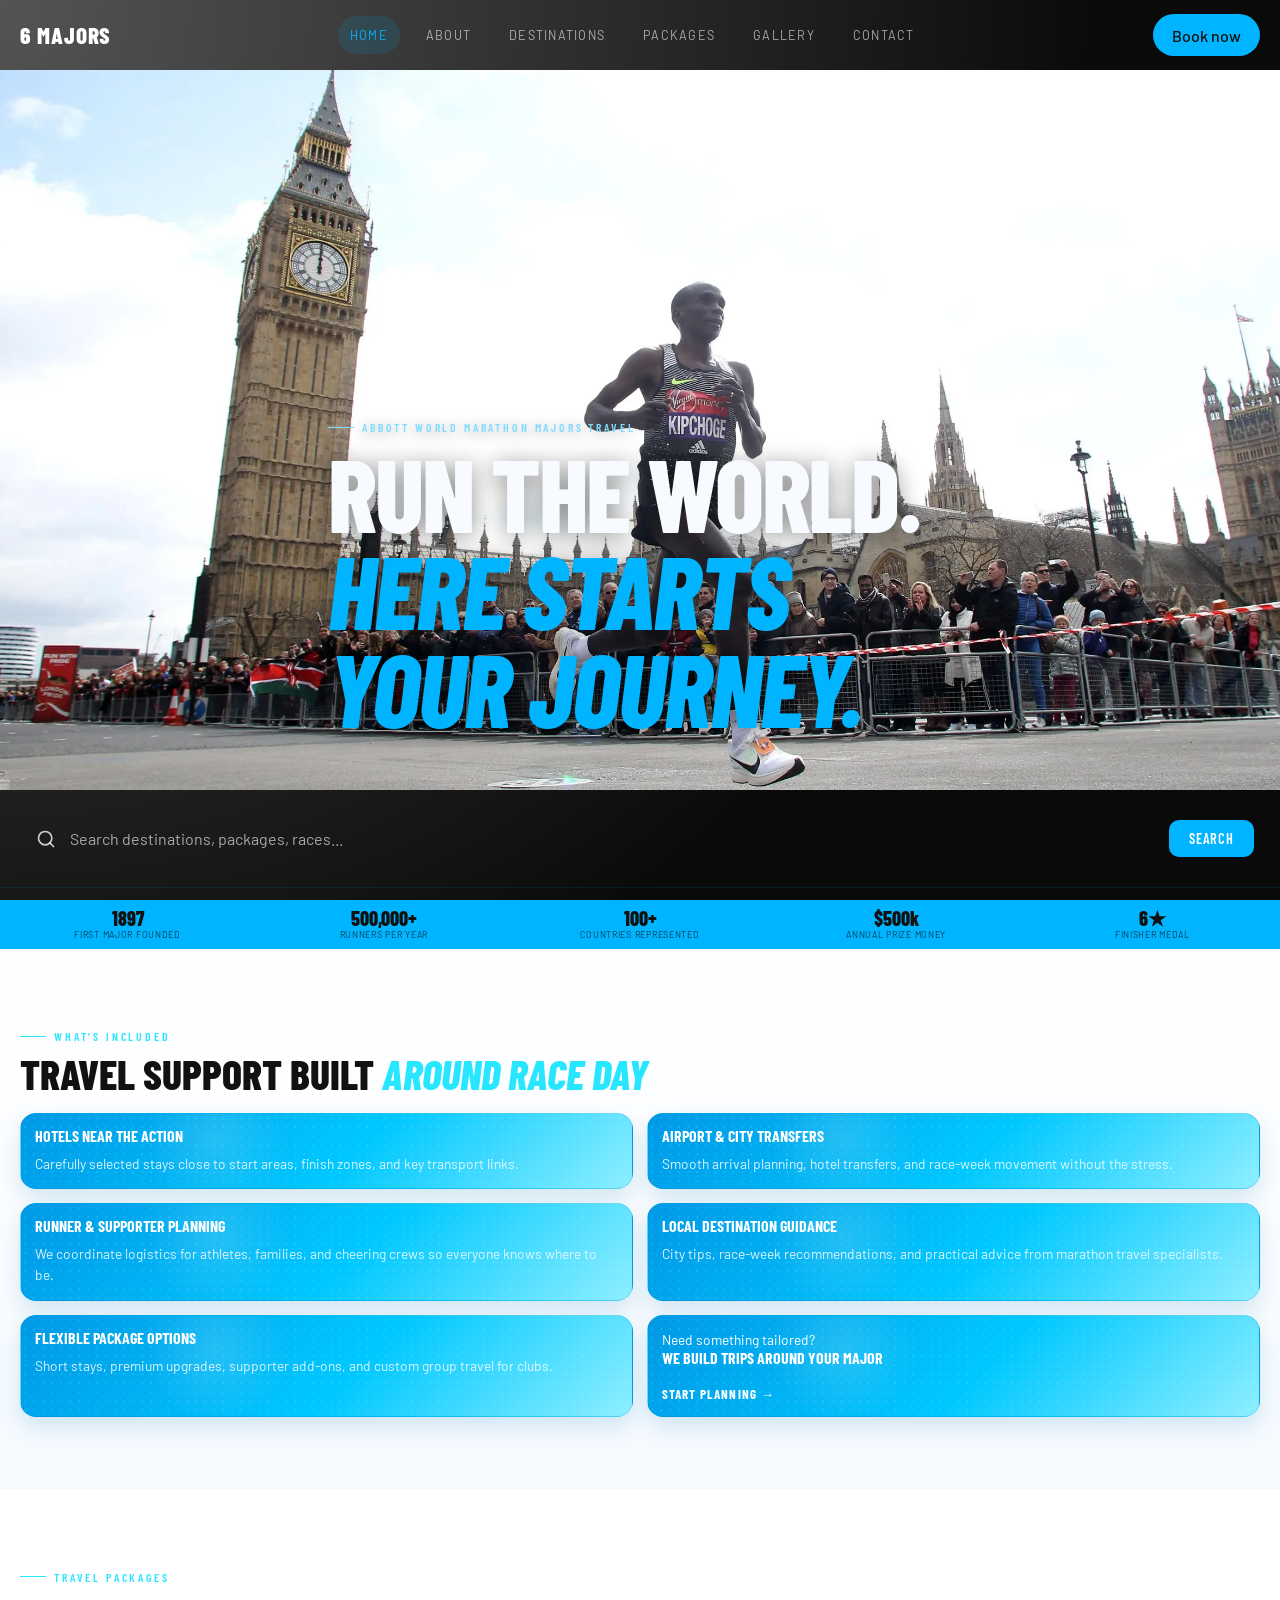
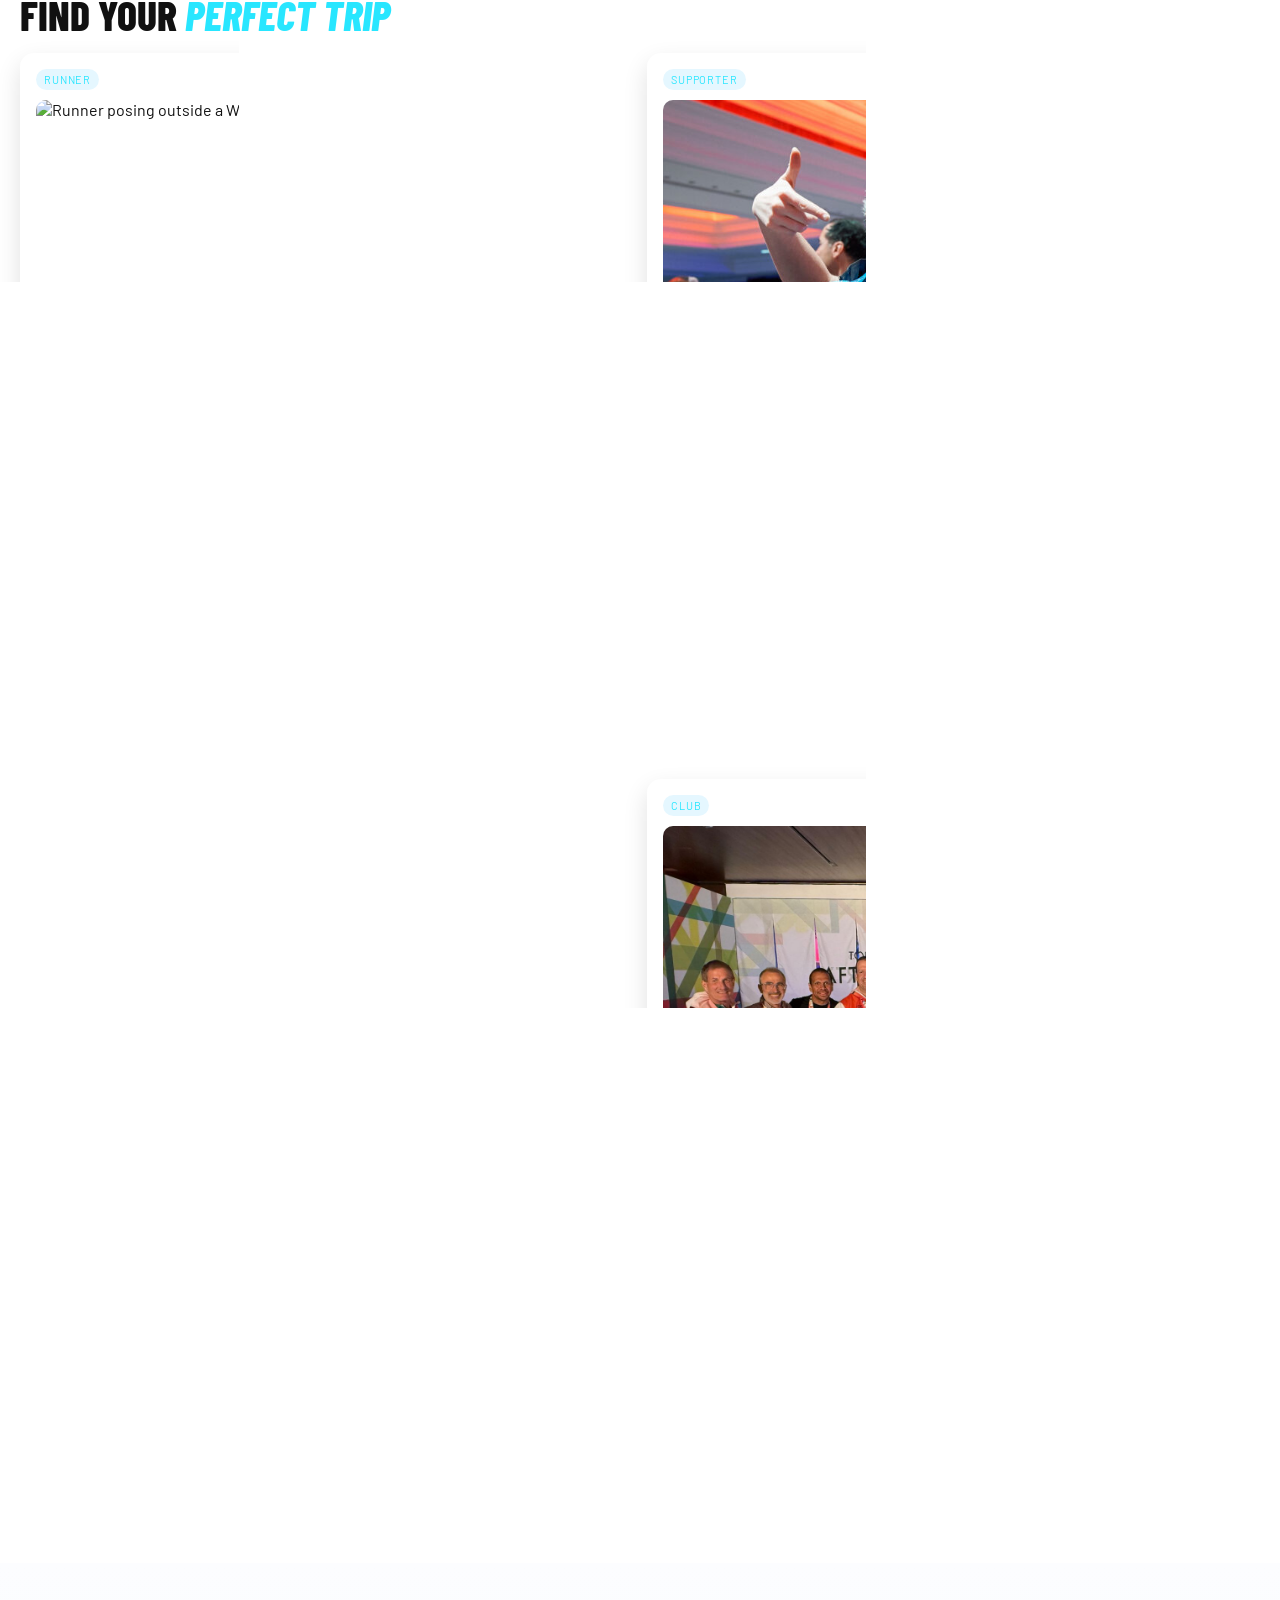
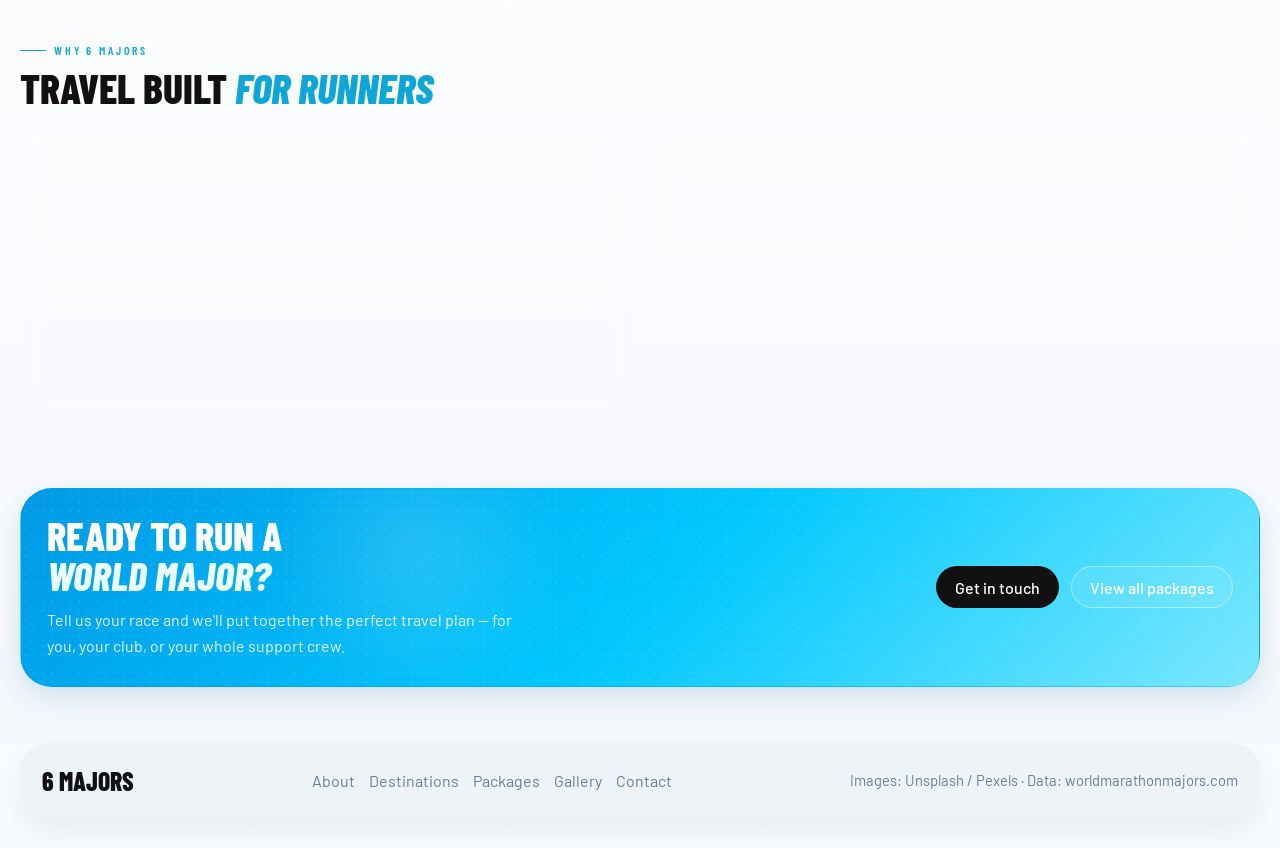
==== index.html @ f0122920 "Update index.html" ====
<!DOCTYPE html>
<html lang="en">

<head>
  <meta charset="UTF-8" />
  <meta name="viewport" content="width=device-width, initial-scale=1.0" />
  <title>6 Majors - Marathon Travel Specialists</title>
  <link rel="preconnect" href="https://fonts.googleapis.com" />
  <link rel="preconnect" href="https://fonts.gstatic.com" crossorigin />
  <link
    href="https://fonts.googleapis.com/css2?family=Barlow+Condensed:ital,wght@0,400;0,600;0,700;0,800;1,600;1,700&family=Barlow:wght@300;400;500;600&display=swap"
    rel="stylesheet" />
  <link rel="stylesheet" href="style-nuevo.css" />
</head>

<body class="page-home">
  <nav>
    <a href="index.html" class="nav-logo">6 Majors</a>
    <input type="checkbox" id="nav-toggle" class="nav-toggle-input" />
    <label for="nav-toggle" class="nav-hamburger" aria-label="Open menu">
      <span></span><span></span><span></span>
    </label>
    <ul class="nav-links">
      <li><a href="index.html" class="active">Home</a></li>
      <li><a href="about.html">About</a></li>
      <li><a href="destinations.html">Destinations</a></li>
      <li><a href="packages.html">Packages</a></li>
      <li><a href="gallery.html">Gallery</a></li>
      <li><a href="contact.html">Contact</a></li>
    </ul>
    <a href="contact.html" class="nav-cta">Book now</a>
  </nav>

  <section class="hero" aria-label="Hero">
    <div class="hero-bg"></div>
    <div class="muro">
      <img src="run.webp" alt="Runner mural" class="muro-image" />
    </div>
    <div class="hero-inner">
      <p class="hero-eyebrow">Abbott World Marathon Majors Travel</p>
      <h1 class="hero-title">Run the world.<br /><em>Here starts your journey.</em></h1>
    </div>
    <div class="hero-races" aria-hidden="true">
      <div class="hero-race-badge"><span class="dot"></span>Tokyo<span class="month">March</span></div>
      <div class="hero-race-badge"><span class="dot"></span>Boston<span class="month">April</span></div>
      <div class="hero-race-badge"><span class="dot"></span>London<span class="month">April</span></div>
      <div class="hero-race-badge"><span class="dot"></span>Berlin<span class="month">September</span></div>
      <div class="hero-race-badge"><span class="dot"></span>Chicago<span class="month">October</span></div>
      <div class="hero-race-badge"><span class="dot"></span>New York<span class="month">November</span></div>
    </div>
  </section>

  <section class="search-section">
    <div class="search-container">
      <form class="search-bar" role="search">
        <svg class="search-icon" aria-hidden="true" xmlns="http://www.w3.org/2000/svg" viewBox="0 0 24 24" fill="none"
          stroke="currentColor" stroke-width="2" stroke-linecap="round" stroke-linejoin="round">
          <circle cx="11" cy="11" r="8"></circle>
          <line x1="21" y1="21" x2="16.65" y2="16.65"></line>
        </svg>
        <input type="search" class="search-input" placeholder="Search destinations, packages, races..."
          aria-label="Search" />
        <button type="submit" class="search-btn">Search</button>
      </form>
    </div>
  </section>

  <div class="gold-strip" aria-label="Key facts">
    <div class="strip-stat">
      <div class="strip-stat-num">1897</div>
      <div class="strip-stat-label">First Major founded</div>
    </div>
    <div class="strip-divider" aria-hidden="true"></div>
    <div class="strip-stat">
      <div class="strip-stat-num">500,000+</div>
      <div class="strip-stat-label">Runners per year</div>
    </div>
    <div class="strip-divider" aria-hidden="true"></div>
    <div class="strip-stat">
      <div class="strip-stat-num">100+</div>
      <div class="strip-stat-label">Countries represented</div>
    </div>
    <div class="strip-divider" aria-hidden="true"></div>
    <div class="strip-stat">
      <div class="strip-stat-num">$500k</div>
      <div class="strip-stat-label">Annual prize money</div>
    </div>
    <div class="strip-divider" aria-hidden="true"></div>
    <div class="strip-stat">
      <div class="strip-stat-num">6&#9733;</div>
      <div class="strip-stat-label">Finisher medal</div>
    </div>
  </div>

  <section class="section section--destinations" id="destinations">
    <div class="section-inner">
      <p class="section-eyebrow">What's Included</p>
      <h2 class="section-title">Travel support built <em>around race day</em></h2>
      <div class="included-grid">
        <article class="included-card">
          <h3 class="included-title">Hotels near the action</h3>
          <p class="included-text">Carefully selected stays close to start areas, finish zones, and key transport links.
          </p>
        </article>
        <article class="included-card">
          <h3 class="included-title">Airport & city transfers</h3>
          <p class="included-text">Smooth arrival planning, hotel transfers, and race-week movement without the stress.
          </p>
        </article>
        <article class="included-card">
          <h3 class="included-title">Runner & supporter planning</h3>
          <p class="included-text">We coordinate logistics for athletes, families, and cheering crews so everyone knows
            where to be.</p>
        </article>
        <article class="included-card">
          <h3 class="included-title">Local destination guidance</h3>
          <p class="included-text">City tips, race-week recommendations, and practical advice from marathon travel
            specialists.</p>
        </article>
        <article class="included-card">
          <h3 class="included-title">Flexible package options</h3>
          <p class="included-text">Short stays, premium upgrades, supporter add-ons, and custom group travel for clubs.
          </p>
        </article>
        <article class="included-card included-card--cta">
          <p class="included-mini">Need something tailored?</p>
          <h3 class="included-title">We build trips around your major</h3>
          <a href="contact.html" class="included-link">Start planning &rarr;</a>
        </article>
      </div>
    </div>
  </section>

  <section class="section section--packages" id="packages">
    <div class="section-inner">
      <p class="section-eyebrow">Travel Packages</p>
      <h2 class="section-title">Find your <em>perfect trip</em></h2>
      <div class="pkg-grid">
        <article class="pkg-card">
          <span class="pkg-tag">Runner</span>
          <img src="IMG_1815.JPG" alt="Runner posing outside a Westin hotel" class="pkg-image" width="560" height="420" />

          <div class="pkg-name">Race &amp; Stay</div>
          <p class="pkg-desc">Everything you need on race day &mdash; accommodation near the start line, transfers, and
            a finisher's welcome pack.</p>
          <ul class="pkg-features">
            <li>3 nights hotel near start line</li>
            <li>Race day transfer &amp; support</li>
            <li>Finisher welcome pack</li>
            <li>Local race guide included</li>
          </ul>
          <div class="pkg-footer">
            <div>
              <div class="pkg-price-label">Packages from</div>
              <div class="pkg-price">&pound;890</div>
            </div>
            <a href="packages.html" class="pkg-btn">View &rarr;</a>
          </div>
        </article>
        <article class="pkg-card">
          <span class="pkg-tag">Supporter</span>
          <img src="hosp2.jpg" alt="Premium hotel room ready for marathon weekend" class="pkg-image" width="560" height="420" />
          <div class="pkg-name">Cheer Package</div>
          <p class="pkg-desc">Be in the best spots on race day. Guided spectator positions, city highlights tour, and
            race day access included.</p>
          <ul class="pkg-features">
            <li>Guided spectator spot selection</li>
            <li>City highlights day tour</li>
            <li>Race day access &amp; briefing</li>
            <li>Supporter welcome kit</li>
          </ul>
          <div class="pkg-footer">
            <div>
              <div class="pkg-price-label">Packages from</div>
              <div class="pkg-price">&pound;620</div>
            </div>
            <a href="packages.html" class="pkg-btn">View &rarr;</a>
          </div>
        </article>
        <article class="pkg-card">
          <span class="pkg-tag">Premium</span>
          <img src="hosp_1.jpg" alt="Runner posing outside a Westin hotel" class="pkg-image" width="560" height="420" />
          <div class="pkg-name">Full Major</div>
          <p class="pkg-desc">The complete experience &mdash; flights, hotel, transfers, guided city tour, and a private
            finisher's dinner.</p>
          <ul class="pkg-features">
            <li>Return flights included</li>
            <li>5 nights premium hotel</li>
            <li>All transfers &amp; race logistics</li>
            <li>Private finisher's dinner</li>
          </ul>
          <div class="pkg-footer">
            <div>
              <div class="pkg-price-label">Packages from</div>
              <div class="pkg-price">&pound;1,890</div>
            </div>
            <a href="packages.html" class="pkg-btn">View &rarr;</a>
          </div>
        </article>
        <article class="pkg-card">
          <span class="pkg-tag">Club</span>
          <img src="tokyo-marathon-2025-party.jpg" alt="Group celebrating at the Tokyo Marathon after run party" class="pkg-image" width="560" height="420" />
          <div class="pkg-name">Group Travel</div>
          <p class="pkg-desc">Custom packages for running clubs and groups of 10 or more. Dedicated group coordinator
            included throughout.</p>
          <ul class="pkg-features">
            <li>Bespoke group itinerary</li>
            <li>Dedicated group coordinator</li>
            <li>Group hotel block booking</li>
            <li>Club banner &amp; group photo</li>
          </ul>
          <div class="pkg-footer">
            <div>
              <div class="pkg-price-label">From per person</div>
              <div class="pkg-price">&pound;750</div>
            </div>
            <a href="packages.html" class="pkg-btn">View &rarr;</a>
          </div>
        </article>
      </div>
    </div>
  </section>

  <section class="section section--why">
    <div class="section-inner">
      <p class="section-eyebrow">Why 6 Majors</p>
      <h2 class="section-title">Travel built <em>for runners</em></h2>
      <div class="why-grid">
        <div class="why-card">
          <div class="why-icon" aria-hidden="true">
            <div class="why-icon-dot"></div>
          </div>
          <h3 class="why-title">Race specialists</h3>
          <p class="why-text">Every package is designed around the specific logistics of race day &mdash; start corrals,
            finish line access, and transport that actually works when you're exhausted.</p>
        </div>
        <div class="why-card">
          <div class="why-icon" aria-hidden="true">
            <div class="why-icon-dot"></div>
          </div>
          <h3 class="why-title">All six Majors covered</h3>
          <p class="why-text">Whether you're chasing your first Major or your sixth star, we offer tailored packages for
            every race in the series &mdash; on every continent.</p>
        </div>
        <div class="why-card">
          <div class="why-icon" aria-hidden="true">
            <div class="why-icon-dot"></div>
          </div>
          <h3 class="why-title">Runners and supporters</h3>
          <p class="why-text">We plan for everyone at the race &mdash; not just the runner. Our supporter packages
            ensure your crew sees you at the right moments.</p>
        </div>
      </div>
    </div>
  </section>

  <section class="section--cta" aria-label="Call to action">
    <div class="cta-inner">
      <div class="cta-left">
        <h2 class="cta-title">Ready to run a<br /><em>World Major?</em></h2>
        <p class="cta-sub">Tell us your race and we'll put together the perfect travel plan &mdash; for you, your club,
          or your whole support crew.</p>
      </div>
      <div class="cta-buttons">
        <a href="contact.html" class="btn-primary">Get in touch</a>
        <a href="packages.html" class="btn-outline">View all packages</a>
      </div>
    </div>
  </section>

  <footer>
    <div class="footer-inner">
      <div class="footer-logo">6 Majors</div>
      <ul class="footer-links">
        <li><a href="about.html">About</a></li>
        <li><a href="destinations.html">Destinations</a></li>
        <li><a href="packages.html">Packages</a></li>
        <li><a href="gallery.html">Gallery</a></li>
        <li><a href="contact.html">Contact</a></li>
      </ul>
      <p class="footer-credit">Images: Unsplash / Pexels &middot; Data: worldmarathonmajors.com</p>
    </div>
  </footer>
</body>

</html>
---- style-nuevo.css ----
:root {
  --bg: #0a0a0a;
  --surface: #ffffff;
  --surface-strong: #ffffff;
  --surface-dark: #111111;
  --surface-dark-2: #1a1a1a;
  --text: #111111;
  --text-soft: #3f6f8f;
  --text-light: rgba(255, 255, 255, 0.82);
  --accent: #00b4ff;
  --accent-strong: #0088cc;
  --accent-soft: rgba(0, 180, 255, 0.1);
  --line: rgba(0, 180, 255, 0.2);
  --shadow: 0 10px 24px rgba(0, 0, 0, 0.12);
  --radius-lg: 18px;
  --radius-md: 14px;
  --radius-sm: 10px;
  --content-width: 1240px;
}

*,
*::before,
*::after {
  box-sizing: border-box;
}

html {
  scroll-behavior: smooth;
}

body {
  margin: 0;
  min-width: 320px;
  overflow-x: hidden;
  font-family: "Barlow", sans-serif;
  color: var(--text);
  background: var(--bg);
}

img {
  display: block;
  max-width: 100%;
}

a,
button,
input,
select,
textarea {
  font: inherit;
}

a {
  color: inherit;
}

p,
h1,
h2,
h3,
li,
a,
label,
input,
select,
textarea,
button,
.gallery-caption,
.race-country,
.hero-race-badge,
.strip-stat-label {
  overflow-wrap: anywhere;
}

nav,
.section-inner,
.cta-inner,
.footer-inner {
  width: min(var(--content-width), calc(100% - 32px));
  margin: 0 auto;
}

nav {
  position: sticky;
  top: 0;
  z-index: 1000;
  display: grid;
  grid-template-columns: auto 1fr auto;
  align-items: center;
  gap: 16px;
  padding: 14px 0;
}

header,
nav {
  background: transparent;
}

.nav-logo {
  font-family: "Barlow Condensed", sans-serif;
  font-size: clamp(1.45rem, 1.8vw, 1.85rem);
  font-weight: 800;
  text-decoration: none;
  letter-spacing: 0.04em;
  text-transform: uppercase;
  color: #fff;
  position: relative;
  z-index: 3;
}

.nav-toggle-input {
  display: none;
}

.nav-hamburger {
  display: none;
  width: 48px;
  height: 48px;
  border: 1px solid rgba(255, 255, 255, 0.3);
  border-radius: 50%;
  background: rgba(255, 255, 255, 0.15);
  align-items: center;
  justify-content: center;
  cursor: pointer;
  position: relative;
  z-index: 3;
  backdrop-filter: blur(8px);
  transition: background 0.2s ease, border-color 0.2s ease;
}

.nav-hamburger:hover {
  background: rgba(255, 255, 255, 0.25);
  border-color: rgba(255, 255, 255, 0.5);
}

.nav-hamburger span {
  position: absolute;
  width: 18px;
  height: 2px;
  border-radius: 999px;
  background: #000;
  transition: transform 0.26s cubic-bezier(.4, 0, .2, 1), opacity 0.2s ease;
}

.nav-hamburger span:nth-child(1) {
  transform: translateY(-6px);
}

.nav-hamburger span:nth-child(3) {
  transform: translateY(6px);
}

.nav-links {
  display: flex;
  justify-content: center;
  flex-wrap: wrap;
  gap: 10px 14px;
  list-style: none;
  margin: 0;
  padding: 0;
}

.nav-links a {
  display: inline-flex;
  align-items: center;
  min-height: 38px;
  padding: 7px 12px;
  border-radius: 999px;
  font-family: "Barlow", sans-serif;
  font-size: 0.78rem;
  letter-spacing: 0.1em;
  text-transform: uppercase;
  text-decoration: none;
  color: rgba(255, 255, 255, 0.62);
  transition: background-color 0.2s ease, color 0.2s ease;
}

.nav-links a:hover,
.nav-links a.active {
  background: rgba(0, 180, 255, 0.12);
  color: var(--accent);
}

.nav-cta,
.btn-primary,
.btn-outline,
.pkg-btn,
.btn,
.btn--primary {
  display: inline-flex;
  align-items: center;
  justify-content: center;
  min-height: 42px;
  padding: 10px 18px;
  border-radius: 999px;
  border: 1px solid transparent;
  text-decoration: none;
  font-weight: 500;
  transition: transform 0.2s ease, background-color 0.2s ease, color 0.2s ease, border-color 0.2s ease;
}

.nav-cta,
.btn-primary,
.pkg-btn,
.btn,
.btn--primary {
  background: var(--accent);
  color: #111;
}

.btn-outline {
  background: transparent;
  color: #fff;
  border-color: rgba(255, 255, 255, 0.24);
}

.nav-cta:hover,
.btn-primary:hover,
.pkg-btn:hover,
.btn:hover,
.btn--primary:hover,
.btn-outline:hover {
  transform: translateY(-1px);
}

.nav-cta:hover,
.btn-primary:hover,
.pkg-btn:hover,
.btn:hover,
.btn--primary:hover {
  background: var(--accent-strong);
}

.btn-outline:hover {
  background: rgba(255, 255, 255, 0.72);
}

.hero {
  width: 100%;
  margin: 0;
  min-height: 0;
  padding: 0;
  position: relative;
  overflow: hidden;
  background: #111;
  border-left: 0;
  border-radius: 0;
  box-shadow: none;
}

.hero::before {
  content: "";
  position: absolute;
  inset: 0;
  background:
    linear-gradient(90deg, rgba(0, 0, 0, 0.78) 0%, rgba(0, 0, 0, 0.5) 28%, rgba(0, 0, 0, 0.14) 50%, rgba(0, 0, 0, 0.04) 72%, rgba(0, 0, 0, 0.02) 100%),
    linear-gradient(180deg, rgba(0, 0, 0, 0.22) 0%, rgba(0, 0, 0, 0.14) 100%);
  pointer-events: none;
}

.hero-inner,
.muro,
.hero-races {
  position: relative;
  z-index: 1;
}

.hero {
  display: block;
}

.hero-bg {
  display: none;
}

.hero-inner {
  position: absolute;
  left: 0;
  right: 0;
  bottom: 40px;
  z-index: 2;
  width: min(var(--content-width), calc(100% - 32px));
  margin: 0 auto;
  max-width: 640px;
  padding: 0 8px;
}

.hero-eyebrow,
.section-eyebrow {
  display: inline-flex;
  align-items: center;
  gap: 8px;
  margin: 0 0 10px;
  color: var(--accent);
  font-family: "Barlow Condensed", sans-serif;
  font-size: 0.74rem;
  font-weight: 600;
  letter-spacing: 0.24em;
  text-transform: uppercase;
}

.hero-eyebrow {
  color: #7ddcff;
  text-shadow: 0 2px 14px rgba(0, 0, 0, 0.45);
}

.hero-eyebrow::before,
.section-eyebrow::before {
  content: "";
  width: 26px;
  height: 1px;
  background: currentColor;
}

.hero-title,
.hero h1 {
  margin: 0 0 14px;
  font-family: "Barlow Condensed", sans-serif;
  font-size: clamp(2.8rem, 8vw, 6.5rem);
  line-height: 0.95;
  font-weight: 800;
  letter-spacing: -0.02em;
  text-transform: uppercase;
  color: #f7fbff;
  text-shadow: 0 4px 24px rgba(0, 0, 0, 0.45);
}

.hero-title em,
.hero h1 em,
.section-title em,
.cta-title em {
  color: var(--accent);
  font-style: italic;
}

.hero-sub {
  margin: 0 0 28px;
  max-width: 44ch;
  color: rgba(245, 250, 255, 0.96);
  font-size: clamp(1rem, 1.7vw, 1.08rem);
  line-height: 1.7;
  text-shadow: 0 3px 18px rgba(0, 0, 0, 0.42);
}

.hero-search {
  display: flex;
  gap: 8px;
  align-items: stretch;
  flex-wrap: wrap;
  max-width: 300px;
}

.hero-search input {
  flex: 1 1 260px;
  min-width: 0;
  min-height: 34px;
  padding: 7px 10px;
  border: 2px solid rgba(255, 255, 255, 0.24);
  border-radius: 999px;
  background: #fff;
  color: var(--text);
  white-space: nowrap;
  font-size: 0.86rem;
}

.search-btn {
  min-width: 78px;
  border: 0;
  cursor: pointer;
  background: var(--accent);
  color: #fff;
  border-radius: 999px;
  padding: 7px 10px;
  font-family: "Barlow Condensed", sans-serif;
  font-weight: 700;
  font-size: 0.74rem;
  letter-spacing: 0.06em;
  text-transform: uppercase;
}

.search-btn:hover {
  background: var(--accent-strong);
}

.muro {
  position: relative;
  inset: auto;
  display: block;
  width: 100%;
  overflow: hidden;
  border-radius: 0;
  background: #111;
}

.muro-image {
  width: 100%;
  height: auto;
  min-height: 0;
  max-width: 100%;
  object-fit: contain;
  object-position: center;
  transform: scale(1.02);
  transform-origin: center;
  box-shadow: none;
}

.hero-races {
  display: none;
}

.hero-race-badge {
  display: flex;
  align-items: center;
  justify-content: space-between;
  gap: 10px;
  min-width: 0;
  padding: 14px 16px;
  border: 1px solid rgba(0, 180, 255, 0.14);
  border-radius: 18px;
  background: rgba(255, 255, 255, 0.96);
  color: var(--text);
  font-size: 0.95rem;
}

.dot {
  width: 10px;
  height: 10px;
  border-radius: 50%;
  background: var(--accent);
  flex: none;
}

.month {
  margin-left: auto;
  color: var(--text-soft);
  font-size: 0.84rem;
}

.search-section {
  background: transparent;
  padding: 24px 16px;
  border-bottom: 1px solid rgba(0, 180, 255, 0.1);
}

.search-container {
  max-width: var(--content-width);
  margin: 0 auto;
}

.search-bar {
  display: flex;
  align-items: center;
  gap: 12px;
  background: transparent;
  border-radius: var(--radius-md);
  padding: 6px 6px 6px 16px;
}

.search-icon {
  width: 20px;
  height: 20px;
  flex-shrink: 0;
  color: rgba(255, 255, 255, 0.78);
}

.search-input {
  flex: 1;
  border: none;
  background: transparent;
  font-size: 1rem;
  color: #fff;
  outline: none;
  min-width: 0;
}

.search-input::placeholder {
  color: rgba(255, 255, 255, 0.62);
}

.search-btn {
  background: var(--accent);
  color: #fff;
  border: none;
  padding: 10px 20px;
  border-radius: var(--radius-sm);
  font-weight: 600;
  font-size: 0.9rem;
  cursor: pointer;
  transition: background 0.2s ease;
  white-space: nowrap;
}

.search-btn:hover {
  background: var(--accent-strong);
}

@media (max-width: 600px) {
  .search-bar {
    flex-wrap: wrap;
    padding: 10px;
    gap: 8px;
  }

  .search-input {
    width: 100%;
    order: 1;
    background: #fff;
    border-radius: 8px;
    padding: 10px 12px;
    min-height: 40px;
  }

  .search-icon {
    display: none;
  }

  .search-btn {
    width: 100%;
    order: 2;
    background: var(--accent);
    border-radius: 8px;
    min-height: 40px;
  }
}

.gold-strip {
  width: 100%;
  margin: 12px auto 0;
  display: flex;
  align-items: center;
  justify-content: space-between;
  gap: 0;
  border-radius: 0;
  overflow: hidden;
  box-shadow: none;
  background: var(--accent);
}

.strip-stat {
  flex: 1 1 0;
  padding: 8px 8px;
  text-align: center;
  background: var(--accent);
  color: #111;
}

.strip-divider {
  width: 1px;
  background: rgba(0, 0, 0, 0.12);
}

.strip-stat-num {
  font-family: "Barlow Condensed", sans-serif;
  font-size: clamp(1rem, 1.6vw, 1.25rem);
  font-weight: 800;
  line-height: 1;
}

.strip-stat-label {
  margin-top: 2px;
  color: rgba(0, 0, 0, 0.65);
  font-size: 0.56rem;
  line-height: 1.2;
  letter-spacing: 0.08em;
  text-transform: uppercase;
}

.section {
  padding: clamp(42px, 6vw, 72px) 0;
}

.section-inner {
  display: flow-root;
}

.section-title {
  margin: 0 0 14px;
  font-family: "Barlow Condensed", sans-serif;
  font-size: clamp(1.75rem, 3.4vw, 2.6rem);
  line-height: 1;
  font-weight: 800;
  text-transform: uppercase;
}

.section-inner>p:not(.section-eyebrow),
.contact-info p {
  max-width: 70ch;
  color: var(--text-soft);
  font-size: 0.95rem;
  line-height: 1.7;
}

.section--about,
.section--packages,
.section--gallery,
.section--contact {
  background: #fff;
}

.section--destinations,
.section--why {
  background: #111;
}

.race-grid,
.pkg-grid,
.why-grid,
.gallery-grid,
.about-stats,
.contact-content {
  display: grid;
  gap: 14px;
}

.race-grid {
  grid-template-columns: repeat(2, minmax(0, 1fr));
  margin-top: 18px;
}

.race-card {
  display: flex;
  flex-direction: column;
  gap: 10px;
  min-width: 0;
  padding: 14px;
  border-radius: var(--radius-md);
  border-top: 3px solid transparent;
  background: linear-gradient(180deg, var(--surface-dark), var(--surface-dark-2));
  color: #fff;
  text-decoration: none;
  box-shadow: none;
}

.race-card:hover {
  border-top-color: var(--accent);
}

.race-card-top,
.pkg-footer {
  display: flex;
  align-items: center;
  justify-content: space-between;
  gap: 16px;
  flex-wrap: wrap;
}

.race-num {
  font-family: "Barlow Condensed", sans-serif;
  font-size: 1.5rem;
  font-weight: 800;
  line-height: 1;
  color: rgba(255, 255, 255, 0.38);
}

.race-month-pill {
  display: inline-flex;
  align-items: center;
  padding: 4px 8px;
  border-radius: 999px;
  background: rgba(255, 255, 255, 0.12);
  color: rgba(255, 255, 255, 0.86);
  font-size: 0.68rem;
  letter-spacing: 0.08em;
  text-transform: uppercase;
}

.race-city,
.pkg-name,
.why-title,
.contact-info h3 {
  margin: 0;
  font-family: "Barlow Condensed", sans-serif;
  font-size: clamp(1.08rem, 1.8vw, 1.35rem);
  line-height: 1;
  font-weight: 700;
  text-transform: uppercase;
}

.race-country,
.pkg-price-label {
  color: rgba(255, 255, 255, 0.72);
  font-size: 0.68rem;
  letter-spacing: 0.08em;
  text-transform: uppercase;
}

.race-desc,
.pkg-desc,
.why-text {
  margin: 0;
  color: rgba(255, 255, 255, 0.9);
  font-size: 0.88rem;
  line-height: 1.5;
}

.race-link {
  color: #ffd3bd;
  text-decoration: none;
}

.pkg-grid {
  grid-template-columns: repeat(2, minmax(0, 1fr));
  margin-top: 18px;
}

.pkg-card,
.why-card,
.gallery-item,
.contact-form,
.contact-info,
.stat {
  min-width: 0;
  border-radius: var(--radius-md);
  background: var(--surface);
  box-shadow: var(--shadow);
  backdrop-filter: blur(10px);
}

.pkg-card {
  display: flex;
  flex-direction: column;
  gap: 10px;
  padding: 16px;
}

.pkg-image {
  width: 100%;
  aspect-ratio: 4 / 3;
  object-fit: cover;
  border-radius: calc(var(--radius-md) - 4px);
}

.pkg-tag {
  display: inline-flex;
  align-items: center;
  width: fit-content;
  padding: 4px 8px;
  border-radius: 999px;
  background: var(--accent-soft);
  color: var(--accent-strong);
  font-size: 0.68rem;
  letter-spacing: 0.08em;
  text-transform: uppercase;
}

.pkg-desc,
.why-text,
.contact-info p,
.section-inner>p:not(.section-eyebrow),
.gallery-caption {
  color: var(--text-soft);
}

.pkg-features,
.contact-info ul {
  margin: 0;
  padding-left: 20px;
  color: var(--text-soft);
  font-size: 0.88rem;
  line-height: 1.55;
}

.pkg-price {
  font-family: "Barlow Condensed", sans-serif;
  font-size: clamp(1.25rem, 2vw, 1.6rem);
  font-weight: 800;
  line-height: 1;
  color: var(--accent-strong);
}

.pkg-price-label {
  color: var(--text-soft);
}

.section--why .section-inner {
  padding-top: 0;
}

.why-grid {
  grid-template-columns: repeat(2, minmax(0, 1fr));
  margin-top: 18px;
}

.why-card {
  padding: 16px;
}

.why-icon {
  width: 36px;
  height: 36px;
  display: grid;
  place-items: center;
  border-radius: 50%;
  background: rgba(17, 32, 51, 0.06);
  margin-bottom: 10px;
}

.why-icon-dot {
  width: 8px;
  height: 8px;
  border-radius: 50%;
  background: var(--accent);
}

.section--cta {
  padding: 0 0 72px;
  background: #111;
}

.cta-inner {
  display: flex;
  align-items: center;
  justify-content: space-between;
  gap: 16px;
  padding: clamp(18px, 2.4vw, 26px);
  border-radius: 32px;
  background: var(--accent);
  color: #fff;
  box-shadow: var(--shadow);
}

.cta-left {
  min-width: 0;
}

.cta-title {
  margin: 0 0 12px;
  font-family: "Barlow Condensed", sans-serif;
  font-size: clamp(1.7rem, 3.2vw, 2.5rem);
  line-height: 1;
  font-weight: 800;
  text-transform: uppercase;
}

.cta-sub {
  margin: 0;
  max-width: 54ch;
  color: rgba(0, 0, 0, 0.66);
  line-height: 1.65;
}

.cta-buttons {
  display: flex;
  gap: 12px;
  flex-wrap: wrap;
}

.about-stats {
  grid-template-columns: repeat(3, minmax(0, 1fr));
  margin-top: 18px;
}

.stat {
  padding: 16px 12px;
  text-align: center;
}

.stat-num {
  font-family: "Barlow Condensed", sans-serif;
  font-size: clamp(1.3rem, 2vw, 1.7rem);
  font-weight: 800;
  color: var(--accent-strong);
}

.stat-label {
  margin-top: 8px;
  color: var(--text-soft);
}

.gallery-grid {
  grid-template-columns: repeat(3, minmax(0, 1fr));
  margin-top: 18px;
}

.gallery-link {
  text-decoration: none;
}

.gallery-item {
  overflow: hidden;
}

.gallery-item img {
  width: 100%;
  height: clamp(140px, 16vw, 180px);
  object-fit: cover;
}

.gallery-caption {
  padding: 10px 12px 12px;
  font-size: 0.84rem;
}

.contact-content {
  grid-template-columns: minmax(0, 1.2fr) minmax(280px, 0.8fr);
  align-items: start;
  margin-top: 18px;
}

.contact-form,
.contact-info {
  padding: 16px;
}

.form-group {
  display: grid;
  gap: 8px;
  margin-bottom: 10px;
}

.form-group label {
  color: var(--text);
  font-size: 0.95rem;
}

.form-group input,
.form-group select,
.form-group textarea {
  width: 100%;
  min-width: 0;
  border: 1px solid rgba(20, 32, 51, 0.12);
  border-radius: 12px;
  background: rgba(255, 255, 255, 0.92);
  padding: 10px 12px;
  color: var(--text);
}

.form-group textarea {
  min-height: 140px;
  resize: vertical;
}

footer {
  padding: 0 0 30px;
}

.footer-inner {
  display: flex;
  align-items: center;
  justify-content: space-between;
  gap: 16px 24px;
  flex-wrap: wrap;
  padding: 22px;
  border-radius: 28px;
  background: #111;
  box-shadow: var(--shadow);
}

.footer-logo {
  font-family: "Barlow Condensed", sans-serif;
  font-size: 1.6rem;
  font-weight: 800;
  color: #fff;
  text-transform: uppercase;
}

.footer-links {
  display: flex;
  flex-wrap: wrap;
  justify-content: center;
  gap: 10px 14px;
  list-style: none;
  margin: 0;
  padding: 0;
}

.footer-links a {
  color: rgba(255, 255, 255, 0.74);
  text-decoration: none;
}

.footer-credit {
  margin: 0;
  color: rgba(255, 255, 255, 0.6);
  font-size: 0.92rem;
}

@media (max-width: 980px) {
  nav {
    grid-template-columns: auto auto;
  }

  .nav-hamburger {
    display: inline-flex;
    justify-self: end;
  }

  .nav-links,
  .nav-cta {
    display: none;
  }

  .nav-toggle-input:checked~.nav-links {
    display: flex;
    flex-direction: column;
    align-items: stretch;
    gap: 2px;
    width: 100%;
    padding: 10px;
    margin-top: 8px;
    border-radius: 18px;
    background: #ffffff;
    border: 1px solid rgba(0, 180, 255, 0.18);
    box-shadow: 0 12px 32px rgba(0, 100, 180, 0.15);
    grid-column: 1 / -1;
    animation: menuDrop 0.22s cubic-bezier(.4, 0, .2, 1);
  }

  @keyframes menuDrop {
    from {
      opacity: 0;
      transform: translateY(-6px);
    }

    to {
      opacity: 1;
      transform: translateY(0);
    }
  }

  .nav-toggle-input:checked~.nav-links a {
    justify-content: center;
    width: 100%;
    padding: 11px 16px;
    border-radius: 10px;
    font-size: 0.76rem;
    letter-spacing: 0.12em;
    color: #3f6f8f;
  }

  .nav-toggle-input:checked~.nav-links a:hover,
  .nav-toggle-input:checked~.nav-links a.active {
    background: rgba(0, 180, 255, 0.08);
    color: var(--accent-strong);
  }

  .nav-toggle-input:checked~.nav-cta {
    display: flex;
    width: 100%;
    justify-content: center;
    margin-top: 6px;
    grid-column: 1 / -1;
  }

  .nav-toggle-input:checked+.nav-hamburger span:nth-child(1) {
    transform: translateY(0) rotate(45deg);
  }

  .nav-toggle-input:checked+.nav-hamburger span:nth-child(2) {
    opacity: 0;
  }

  .nav-toggle-input:checked+.nav-hamburger span:nth-child(3) {
    transform: translateY(0) rotate(-45deg);
  }

  .hero {
    min-height: 0;
  }

  .hero-inner {
    bottom: 22px;
    max-width: 560px;
  }

  .muro {
    inset: 0;
  }

  .muro-image {
    width: 100%;
    height: auto;
    min-height: 0;
    object-fit: contain;
    object-position: center;
  }

  .hero-races,
  .race-grid,
  .gallery-grid {
    grid-template-columns: repeat(2, minmax(0, 1fr));
  }

  .pkg-grid,
  .about-stats,
  .contact-content {
    grid-template-columns: repeat(2, minmax(0, 1fr));
  }

  .why-grid {
    grid-template-columns: repeat(2, minmax(0, 1fr));
  }

  .contact-content {
    grid-template-columns: 1fr;
  }

  .gold-strip {
    flex-wrap: nowrap;
  }

  .strip-divider {
    display: none;
  }

  .cta-inner {
    flex-direction: column;
    align-items: flex-start;
  }
}

@media (max-width: 640px) {

  nav,
  .section-inner,
  .cta-inner,
  .footer-inner,
  .gold-strip {
    width: min(100% - 24px, var(--content-width));
  }

  nav {
    padding: 10px 12px;
    border-radius: 999px;
    background: transparent;
    backdrop-filter: none;
  }

  .page-home nav {
    position: absolute;
    top: 10px;
    left: 50%;
    right: auto;
    transform: translateX(-50%);
    z-index: 1100;
  }

  .nav-logo {
    font-size: 1.2rem;
  }

  .nav-hamburger {
    width: 40px;
    height: 40px;
  }

  .hero {
    width: 100%;
    padding: 0 0 10px;
    overflow: visible;
  }

  .hero::before {
    background:
      linear-gradient(180deg, rgba(0, 0, 0, 0.06) 0%, rgba(0, 0, 0, 0.08) 42%, rgba(0, 0, 0, 0.18) 100%);
  }

  .search-section {
    background: transparent;
  }

  .hero-inner {
    position: relative;
    left: auto;
    right: auto;
    bottom: auto;
    z-index: 3;
    width: min(calc(100% - 24px), var(--content-width));
    max-width: 100%;
    margin: -28px auto 0;
    padding: 10px 4px 0;
    border-radius: 0;
    background: transparent;
    box-shadow: none;
  }

  .muro-image {
    transform: none;
    object-fit: contain;
    object-position: center;
  }

  .hero-title,
  .hero h1,
  .section-title,
  .cta-title {
    line-height: 1;
  }

  .hero-title,
  .hero h1 {
    max-width: 12ch;
    font-size: clamp(1.55rem, 7vw, 2.15rem);
    color: rgba(255, 255, 255, 0.98);
    text-shadow: 0 2px 8px rgba(0, 0, 0, 0.28);
  }

  .hero-eyebrow {
    color: rgba(255, 255, 255, 0.9);
    font-size: 0.68rem;
    letter-spacing: 0.16em;
    text-shadow: 0 1px 6px rgba(0, 0, 0, 0.2);
  }

  .hero-search {
    flex-direction: row;
    flex-wrap: nowrap;
    align-items: center;
    max-width: 220px;
    margin: 0 auto;
  }

  .hero-search input {
    flex: 1 1 auto;
    width: auto;
    min-width: 0;
    min-height: 32px;
    padding: 6px 8px;
    font-size: 0.74rem;
    text-align: center;
    border-radius: 8px;
  }

  .search-btn {
    flex: 0 0 auto;
    width: auto;
    min-width: 64px;
    min-height: 30px;
    padding: 6px 8px;
    font-size: 0.62rem;
    letter-spacing: 0.05em;
    border-radius: 8px;
  }

  .nav-cta,
  .btn-primary,
  .btn-outline,
  .pkg-btn,
  .btn,
  .btn--primary {
    width: 100%;
  }

  .nav-toggle-input:checked~.nav-links {
    margin-top: 8px;
    border-radius: 14px;
    background: #ffffff;
    border: 1px solid rgba(0, 180, 255, 0.18);
    box-shadow: 0 12px 32px rgba(0, 100, 180, 0.15);
  }

  .nav-toggle-input:checked~.nav-links a {
    padding: 10px 12px;
    font-size: 0.74rem;
    color: #3f6f8f;
  }

  .hero-races,
  .race-grid,
  .pkg-grid,
  .why-grid,
  .gallery-grid,
  .about-stats,
  .about-stats {
    grid-template-columns: 1fr;
  }

  .included-card,
  .pkg-card,
  .why-card,
  .race-card,
  .contact-form,
  .contact-info,
  .stat,
  .gallery-item,
  .page-panel,
  .about-screen,
  .about-copy,
  .cta-inner {
    padding: 18px;
  }

  .included-title,
  .pkg-name,
  .why-title,
  .race-city,
  .contact-info h3 {
    font-size: 1.45rem;
  }

  .section-title {
    font-size: clamp(2rem, 8vw, 2.6rem);
  }

  .page-panel-title,
  .about-screen-title {
    font-size: clamp(2.1rem, 9vw, 3rem);
  }

  .included-text,
  .pkg-desc,
  .why-text,
  .race-desc,
  .contact-info p,
  .gallery-caption,
  .page-panel-sub,
  .about-screen-sub {
    font-size: 0.92rem;
    line-height: 1.65;
  }

  .gold-strip {
    flex-wrap: nowrap;
    overflow-x: auto;
  }

  .strip-stat {
    min-width: 120px;
    padding: 9px 8px;
  }

  .hero-race-badge,
  .race-card,
  .pkg-card,
  .why-card,
  .gallery-item,
  .contact-form,
  .contact-info,
  .stat,
  .footer-inner {
    border-radius: 20px;
  }

  .footer-inner {
    padding: 22px 18px;
  }
}

@media (max-width: 430px) {
  .hero-search {
    max-width: 200px;
    gap: 4px;
  }

  .hero-inner {
    margin-top: -20px;
    padding: 8px 2px 0;
  }

  .hero-title,
  .hero h1 {
    font-size: clamp(1.34rem, 6.5vw, 1.78rem);
    text-shadow: 0 2px 6px rgba(0, 0, 0, 0.22);
  }

  .hero-search input {
    min-height: 30px;
    padding: 5px 7px;
    font-size: 0.7rem;
    border-radius: 7px;
  }

  .search-btn {
    min-width: 58px;
    min-height: 28px;
    padding: 5px 7px;
    font-size: 0.58rem;
    border-radius: 7px;
  }

  .included-card,
  .pkg-card,
  .why-card,
  .race-card,
  .contact-form,
  .contact-info,
  .stat,
  .gallery-item,
  .page-panel,
  .about-screen,
  .about-copy,
  .cta-inner {
    padding: 15px;
  }

  .included-title,
  .pkg-name,
  .why-title,
  .race-city,
  .contact-info h3 {
    font-size: 1.28rem;
  }

  .page-panel-title,
  .about-screen-title {
    font-size: clamp(1.8rem, 9vw, 2.5rem);
  }
}

.page-destinations {
  background: #f3f3ef;
}

.page-destinations .section--destinations {
  position: relative;
  overflow: hidden;
  background:
    linear-gradient(180deg, #f6f7f8 0%, #eceff2 100%);
}

.page-destinations .section-inner {
  position: relative;
  z-index: 1;
}

.page-destinations .section-eyebrow {
  color: var(--accent);
}

.page-destinations .section-title {
  color: #111111;
}

.page-destinations .section-title em {
  color: var(--accent);
}

.page-destinations .race-grid {
  gap: 14px;
  background: transparent;
}

.page-destinations .race-card {
  background: linear-gradient(180deg, rgba(255, 255, 255, 0.96) 0%, rgba(245, 247, 249, 0.96) 100%);
  border: 1px solid rgba(0, 180, 255, 0.16);
  border-top: 3px solid rgba(0, 180, 255, 0.22);
  border-radius: var(--radius-md);
  color: #111111;
  box-shadow: 0 10px 24px rgba(0, 95, 145, 0.1);
  backdrop-filter: blur(2px);
}

.page-destinations .race-card:hover {
  border-top-color: var(--accent);
  transform: translateY(-2px);
}

.page-destinations .race-num {
  color: #005f91;
}

.page-destinations .race-month-pill {
  background: rgba(0, 180, 255, 0.12);
  color: #0078b5;
}

.page-destinations .race-city {
  color: #111111;
}

.page-destinations .race-country {
  color: #4c7592;
}

.page-destinations .race-desc {
  color: #3f6f8f;
}

.page-destinations .race-link {
  color: #0078b5;
  font-weight: 700;
}

.page-home .section--destinations,
.page-home .section--why {
  position: relative;
  overflow: hidden;
  background: linear-gradient(180deg, #ffffff 0%, #f5faff 100%);
}

.page-home .section--why {
  background: linear-gradient(180deg, #fcfdff 0%, #f7f9fc 100%);
}

.page-home .section--destinations .section-inner,
.page-home .section--why .section-inner {
  position: relative;
  z-index: 1;
}

.page-home .section--destinations .section-title,
.page-home .section--why .section-title,
.page-home .section--destinations .race-city,
.page-home .section--why .why-title {
  color: #111111;
}

.page-home .section--destinations .race-country,
.page-home .section--why .why-text {
  color: #5c6470;
}

.page-home .section--destinations .race-desc {
  color: #4f5865;
}

.page-home .section--destinations .race-grid,
.page-home .section--why .why-grid {
  background: transparent;
  gap: 14px;
}

.page-home .section--destinations .race-card,
.page-home .section--why .why-card {
  background: linear-gradient(180deg, rgba(255, 255, 255, 0.97) 0%, rgba(244, 247, 250, 0.97) 100%);
  border: 1px solid rgba(0, 180, 255, 0.14);
  border-top: 3px solid rgba(0, 180, 255, 0.2);
  border-radius: var(--radius-md);
  box-shadow: 0 10px 24px rgba(0, 95, 145, 0.09);
  padding: 14px;
  align-content: start;
}

.page-home .section--destinations .race-card:hover {
  border-top-color: var(--accent);
}

.page-home .section--destinations .race-card::before,
.included-card::before {
  content: "";
  position: absolute;
  inset: 0;
  background:
    radial-gradient(circle at 32% 34%, rgba(255, 255, 255, 0.24), transparent 18%),
    radial-gradient(circle, rgba(255, 255, 255, 0.22) 0 1px, transparent 1px 100%);
  background-size: auto, 9px 9px;
  opacity: 0.6;
  pointer-events: none;
}

.page-home .section--destinations .race-num {
  color: #005f91;
}

.page-home .section--destinations .race-month-pill {
  background: rgba(0, 180, 255, 0.12);
  color: #0078b5;
}

.page-home .section--destinations .race-link {
  color: #00c8ff;
  font-weight: 700;
}

.page-home .section--why .why-icon {
  background: rgba(0, 95, 145, 0.07);
}

.page-home {
  background:
    radial-gradient(circle at top left, rgba(255, 255, 255, 0.3), transparent 26%),
    linear-gradient(180deg, #0a0a0a 0%, #0a0a0a 32%, #ffffff 32%, #f7fbff 100%);
}

.page-home .section-eyebrow,
.page-home .section-title em,
.page-home .race-month-pill,
.page-home .pkg-tag,
.page-home .why-icon-dot {
  color: #28e6ff;
}

.page-home .section-eyebrow::before {
  background: #28e6ff;
}

.page-home .section--destinations .race-month-pill {
  background: rgba(40, 230, 255, 0.16);
  color: #12dfff;
}

.page-home .section--destinations .race-num {
  color: #00aee0;
}

.included-grid {
  display: grid;
  grid-template-columns: repeat(2, minmax(0, 1fr));
  gap: 14px;
  margin-top: 18px;
}

.included-card {
  min-width: 0;
  padding: 14px;
  border-radius: 16px;
  position: relative;
  overflow: hidden;
  background: linear-gradient(135deg, #0099e6 0%, #00c8ff 55%, #8eefff 100%);
  border: 1px solid rgba(0, 126, 189, 0.18);
  box-shadow: 0 10px 22px rgba(0, 120, 181, 0.16);
}

.included-title {
  margin: 0 0 10px;
  font-family: "Barlow Condensed", sans-serif;
  font-size: 1rem;
  font-weight: 700;
  line-height: 1;
  text-transform: uppercase;
  color: #ffffff;
}

.included-text,
.included-mini {
  margin: 0;
  color: rgba(238, 250, 255, 0.92);
  font-size: 0.86rem;
  line-height: 1.5;
  display: -webkit-box;
  -webkit-box-orient: vertical;
  -webkit-line-clamp: 3;
  overflow: hidden;
}

.included-card--cta {
  display: flex;
  flex-direction: column;
  justify-content: space-between;
  background: linear-gradient(135deg, #0099e6 0%, #00c8ff 55%, #8eefff 100%);
  border-color: rgba(0, 126, 189, 0.18);
}

.included-card--cta .included-mini,
.included-card--cta .included-title {
  color: #ffffff;
}

.included-link {
  display: inline-flex;
  align-items: center;
  margin-top: 10px;
  color: #ffffff;
  font-family: "Barlow Condensed", sans-serif;
  font-size: 0.82rem;
  font-weight: 700;
  letter-spacing: 0.08em;
  text-decoration: none;
  text-transform: uppercase;
}

.page-home .pkg-name,
.page-home .why-title,
.page-home .pkg-price,
.page-home .pkg-price-label,
.page-home .pkg-features,
.page-home .pkg-desc,
.page-home .why-text {
  position: relative;
  z-index: 1;
}

.page-home .pkg-name,
.page-home .why-title {
  color: #111111;
  font-size: 1.08rem;
}

.page-home .pkg-desc,
.page-home .why-text,
.page-home .pkg-features,
.page-home .pkg-price-label {
  color: var(--text-soft);
}

.page-home .pkg-desc,
.page-home .why-text,
.page-home .section--destinations .race-desc {
  display: -webkit-box;
  -webkit-box-orient: vertical;
  -webkit-line-clamp: 4;
  overflow: hidden;
}

.page-home .pkg-price {
  color: var(--accent-strong);
}

.page-home .pkg-footer {
  border-top-color: #e8f4ff;
}

.page-home .pkg-btn {
  background: #111;
  color: #fff;
}

.page-home .pkg-btn:hover {
  background: var(--accent);
  color: #111;
}

.page-home .pkg-card {
  padding: 16px;
}

.page-home .section--why .section-eyebrow,
.page-home .section--why .section-title em {
  color: #0ea6d6;
}

.page-home .section--why .section-eyebrow::before {
  background: #0ea6d6;
}

.page-home .section--why .why-icon-dot {
  background: #0ea6d6;
}

.page-home .section--cta {
  background: linear-gradient(180deg, #f7f9fc 0%, #f4f7fb 100%);
  padding-bottom: 56px;
}

.page-home .cta-inner {
  position: relative;
  overflow: hidden;
  background: linear-gradient(135deg, #0099e6 0%, #00c8ff 52%, #7be8ff 100%);
  color: #ffffff;
  border: 1px solid rgba(0, 126, 189, 0.18);
  box-shadow: 0 10px 24px rgba(0, 120, 181, 0.16);
}

.page-home .cta-inner::before {
  content: "";
  position: absolute;
  inset: 0;
  background:
    radial-gradient(circle at 32% 34%, rgba(255, 255, 255, 0.24), transparent 18%),
    radial-gradient(circle, rgba(255, 255, 255, 0.2) 0 1px, transparent 1px 100%);
  background-size: auto, 9px 9px;
  opacity: 0.58;
  pointer-events: none;
}

.page-home .cta-left,
.page-home .cta-buttons {
  position: relative;
  z-index: 1;
}

.page-home .cta-title {
  color: #ffffff;
}

.page-home .cta-title em {
  color: #eaffff;
}

.page-home .cta-sub {
  color: rgba(255, 255, 255, 0.88);
}

.page-home .btn-primary {
  background: #111111;
  color: #ffffff;
}

.page-home .btn-primary:hover {
  background: #000000;
}

.page-home .btn-outline {
  color: #ffffff;
  border-color: rgba(255, 255, 255, 0.42);
  background: rgba(255, 255, 255, 0.08);
}

.page-home .btn-outline:hover {
  background: rgba(255, 255, 255, 0.18);
  color: #ffffff;
}

.page-home footer {
  background: transparent;
}

.page-home .footer-inner {
  background: #eef3f8;
  box-shadow: 0 14px 28px rgba(17, 32, 51, 0.06);
}

.page-home .footer-logo {
  color: #111111;
}

.page-home .footer-links a,
.page-home .footer-credit {
  color: #6a7d90;
}

.page-about {
  background:
    radial-gradient(circle at top right, rgba(0, 180, 255, 0.16), transparent 24%),
    linear-gradient(180deg, #09111e 0%, #0b1630 26%, #f5f9ff 26%, #f8fbff 100%);
}

.page-about .section--about {
  background: transparent;
}

.about-broadcast {
  display: grid;
  grid-template-columns: minmax(0, 1.1fr) minmax(300px, 0.9fr);
  gap: 26px;
  align-items: stretch;
  margin-bottom: 34px;
}

.about-screen {
  position: relative;
  overflow: hidden;
  padding: clamp(18px, 3vw, 28px);
  border-radius: 26px;
  min-height: 320px;
  display: flex;
  flex-direction: column;
  justify-content: center;
  background:
    radial-gradient(circle at 28% 28%, rgba(150, 235, 255, 0.8), rgba(36, 151, 255, 0.5) 24%, rgba(0, 69, 180, 0.9) 58%, #001c78 100%);
  box-shadow: 0 30px 60px rgba(0, 31, 94, 0.35);
}

.about-screen::before {
  content: "";
  position: absolute;
  inset: 0;
  background:
    radial-gradient(circle at 32% 34%, rgba(255, 255, 255, 0.34), transparent 18%),
    radial-gradient(circle, rgba(255, 255, 255, 0.18) 0 1px, transparent 1px 100%);
  background-size: auto, 10px 10px;
  opacity: 0.55;
  pointer-events: none;
}

.about-screen::after {
  content: "";
  position: absolute;
  inset: 0;
  background: linear-gradient(180deg, rgba(255, 255, 255, 0.08), transparent 26%, rgba(255, 255, 255, 0.06));
  pointer-events: none;
}

.about-screen-kicker,
.about-screen-title,
.about-screen-sub {
  position: relative;
  z-index: 1;
}

.about-screen-kicker {
  margin: 0 0 14px;
  font-family: "Barlow Condensed", sans-serif;
  font-size: 0.9rem;
  font-weight: 700;
  letter-spacing: 0.2em;
  text-transform: uppercase;
  color: rgba(237, 251, 255, 0.95);
}

.about-screen-title {
  margin: 0;
  font-family: "Barlow Condensed", sans-serif;
  font-size: clamp(2rem, 5vw, 3.6rem);
  line-height: 0.96;
  font-weight: 800;
  letter-spacing: -0.03em;
  text-transform: uppercase;
  color: #ffffff;
  text-shadow: 0 4px 18px rgba(0, 0, 0, 0.22);
}

.about-screen-sub {
  margin: 18px 0 0;
  max-width: 36ch;
  color: rgba(237, 250, 255, 0.92);
  font-size: 0.92rem;
  line-height: 1.6;
}

.about-copy {
  padding: clamp(18px, 2.4vw, 26px);
  border-radius: 26px;
  background: linear-gradient(180deg, rgba(255, 255, 255, 0.98) 0%, rgba(244, 249, 255, 0.98) 100%);
  border: 1px solid rgba(0, 180, 255, 0.14);
  box-shadow: 0 18px 40px rgba(0, 95, 145, 0.1);
}

.page-about .section-eyebrow {
  color: #00b8f5;
}

.page-about .section-eyebrow::before {
  background: #00b8f5;
}

.page-about .section-title em {
  color: #00aee0;
}

.page-about .about-stats .stat {
  background: linear-gradient(180deg, rgba(255, 255, 255, 0.98) 0%, rgba(244, 248, 253, 0.98) 100%);
  border: 1px solid rgba(0, 180, 255, 0.12);
  box-shadow: 0 16px 34px rgba(0, 95, 145, 0.08);
}

.page-panel {
  display: none;
}

.page-panel::before {
  content: none;
}

.page-panel::after {
  content: none;
}

.page-panel-kicker,
.page-panel-title,
.page-panel-sub {
  position: static;
}

.page-panel-kicker {
  margin: 0 0 12px;
  font-family: "Barlow Condensed", sans-serif;
  font-size: 0.9rem;
  font-weight: 700;
  letter-spacing: 0.2em;
  text-transform: uppercase;
  color: rgba(237, 251, 255, 0.95);
}

.page-panel-title {
  margin: 0;
  font-family: "Barlow Condensed", sans-serif;
  font-size: clamp(1.9rem, 4.6vw, 3.2rem);
  line-height: 0.97;
  font-weight: 800;
  letter-spacing: -0.03em;
  text-transform: uppercase;
  color: #ffffff;
  text-shadow: 0 4px 18px rgba(0, 0, 0, 0.22);
}

.page-panel-sub {
  margin: 18px 0 0;
  max-width: 40ch;
  color: rgba(237, 250, 255, 0.92);
  font-size: 0.92rem;
  line-height: 1.6;
}

.page-panel--gallery {
  min-height: 0;
}

.page-panel--contact,
.page-panel--packages {
  background:
    radial-gradient(circle at 30% 24%, rgba(181, 243, 255, 0.84), rgba(56, 165, 255, 0.56) 22%, rgba(0, 81, 196, 0.92) 54%, #041959 100%);
}

.page-panel--destinations {
  background:
    radial-gradient(circle at 25% 24%, rgba(180, 240, 255, 0.78), rgba(35, 145, 255, 0.46) 24%, rgba(0, 89, 170, 0.86) 56%, #0b2a72 100%);
}

.page-packages,
.page-gallery,
.page-contact {
  background:
    radial-gradient(circle at top right, rgba(0, 180, 255, 0.14), transparent 24%),
    linear-gradient(180deg, #09111e 0%, #0b1630 22%, #f5f9ff 22%, #f8fbff 100%);
}

.page-packages .section-eyebrow,
.page-gallery .section-eyebrow,
.page-contact .section-eyebrow {
  color: #00b8f5;
}

.page-packages .section-eyebrow::before,
.page-gallery .section-eyebrow::before,
.page-contact .section-eyebrow::before {
  background: #00b8f5;
}

.page-packages .section-title em,
.page-gallery .section-title em,
.page-contact .section-title em {
  color: #00aee0;
}

@media (max-width: 980px) {
  .about-broadcast {
    grid-template-columns: 1fr;
  }

  .about-screen {
    min-height: 260px;
  }

  .page-panel {
    min-height: 180px;
  }
}

@media (max-width: 980px) {
  .included-grid {
    grid-template-columns: repeat(2, minmax(0, 1fr));
  }
}

@media (max-width: 640px) {
  .included-grid {
    grid-template-columns: 1fr;
  }

  /* ── MOBILE HERO FIX ── */
  @media (max-width: 640px) {

    /* 1. Quita el fondo negro de la página — hero fluye sobre blanco */
    .page-home {
      background: #ffffff;
    }

    /* 2. El hero no necesita padding extra ni overflow visible */
    .hero {
      padding: 0;
      overflow: hidden;
      background: transparent;
    }

    /* 3. Elimina el fondo negro invisible debajo del muro */
    .hero::before {
      display: none;
    }

    /* 4. Hero-inner: lo ponemos debajo del muro, sin overlap negativo */
    .hero-inner {
      position: relative;
      margin: 0 auto;
      padding: 14px 16px 0;
      background: #ffffff;
    }

    /* 5. El texto del hero ahora va sobre fondo blanco — ajusta colores */
    .hero-eyebrow {
      color: var(--accent);
      text-shadow: none;
    }

    .hero-title,
    .hero h1 {
      color: #111111;
      text-shadow: none;
      max-width: 100%;
      font-size: clamp(1.65rem, 7.5vw, 2.2rem);
    }

    .hero-title em {
      color: var(--accent);
    }

    .hero-sub {
      color: #3f6f8f;
      text-shadow: none;
    }

    /* 6. Strip pegado al hero sin hueco */
    .gold-strip {
      margin-top: 0;
    }
  }


}
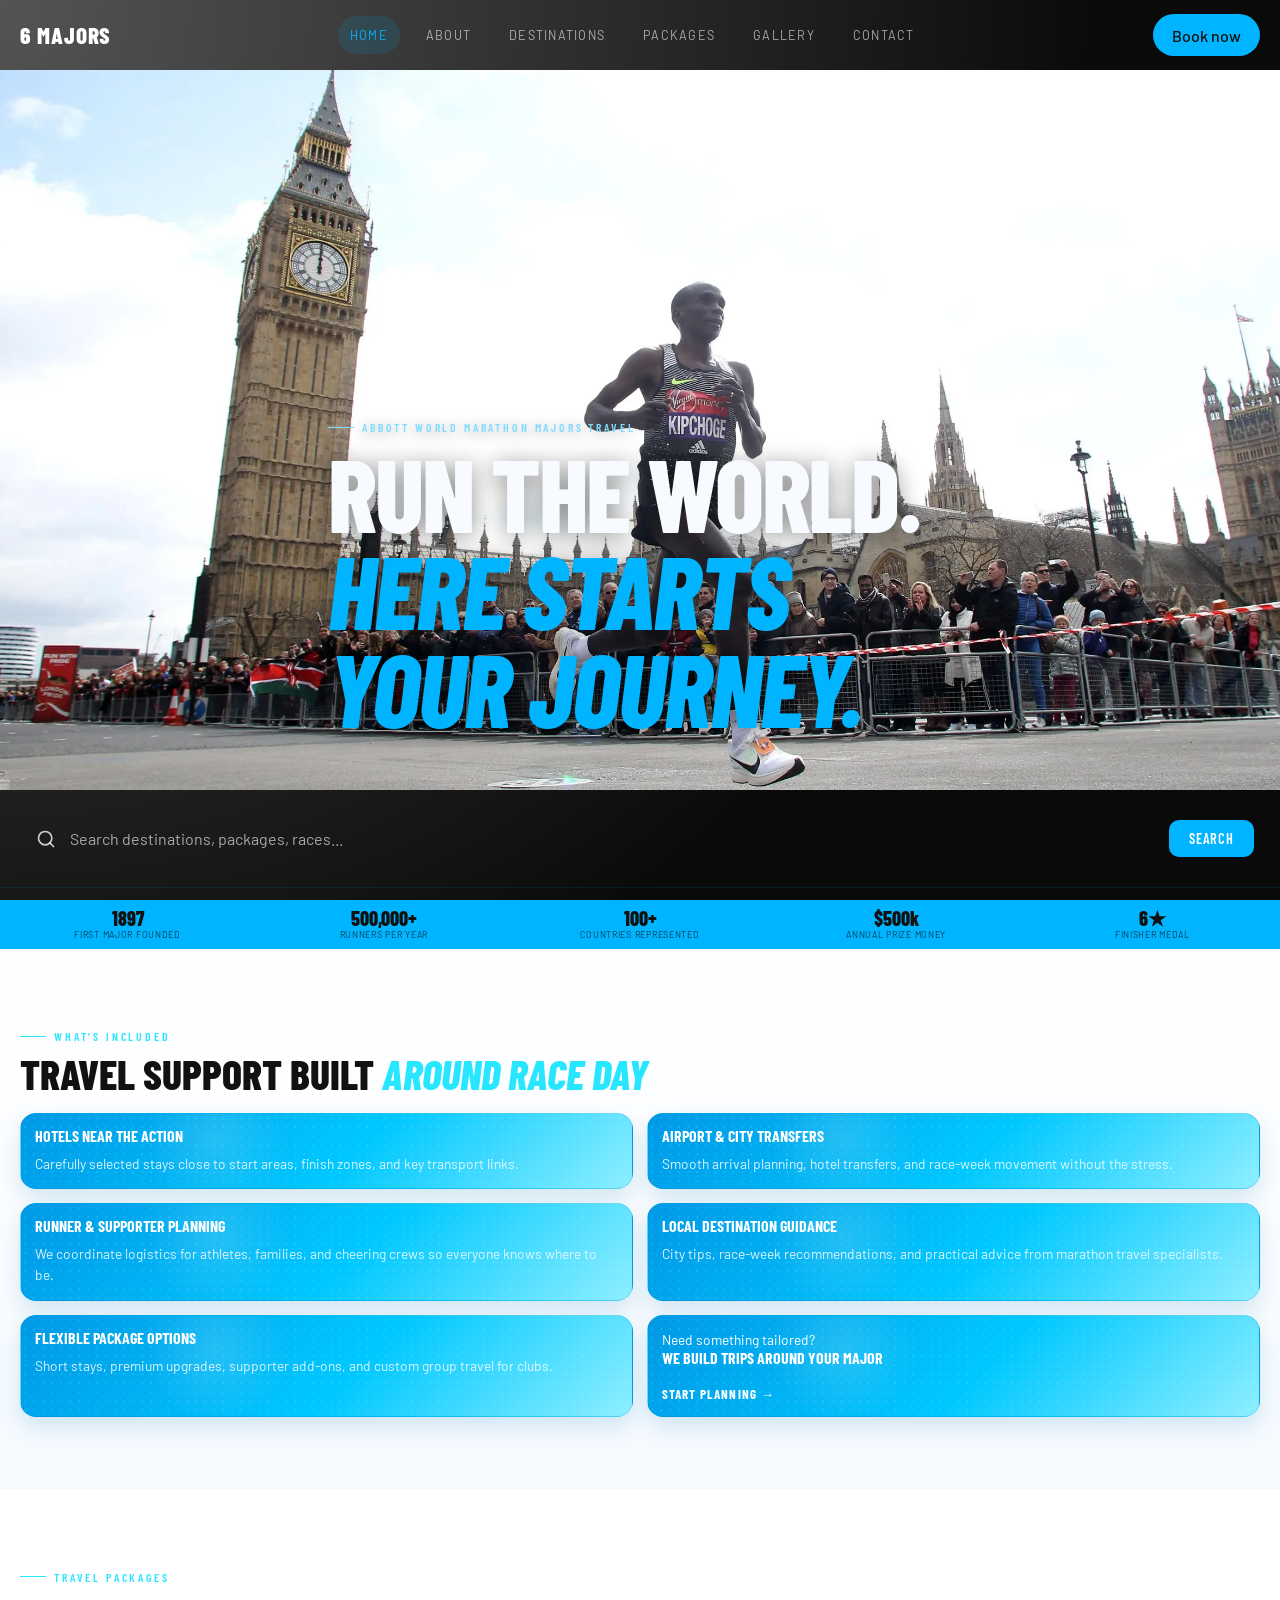
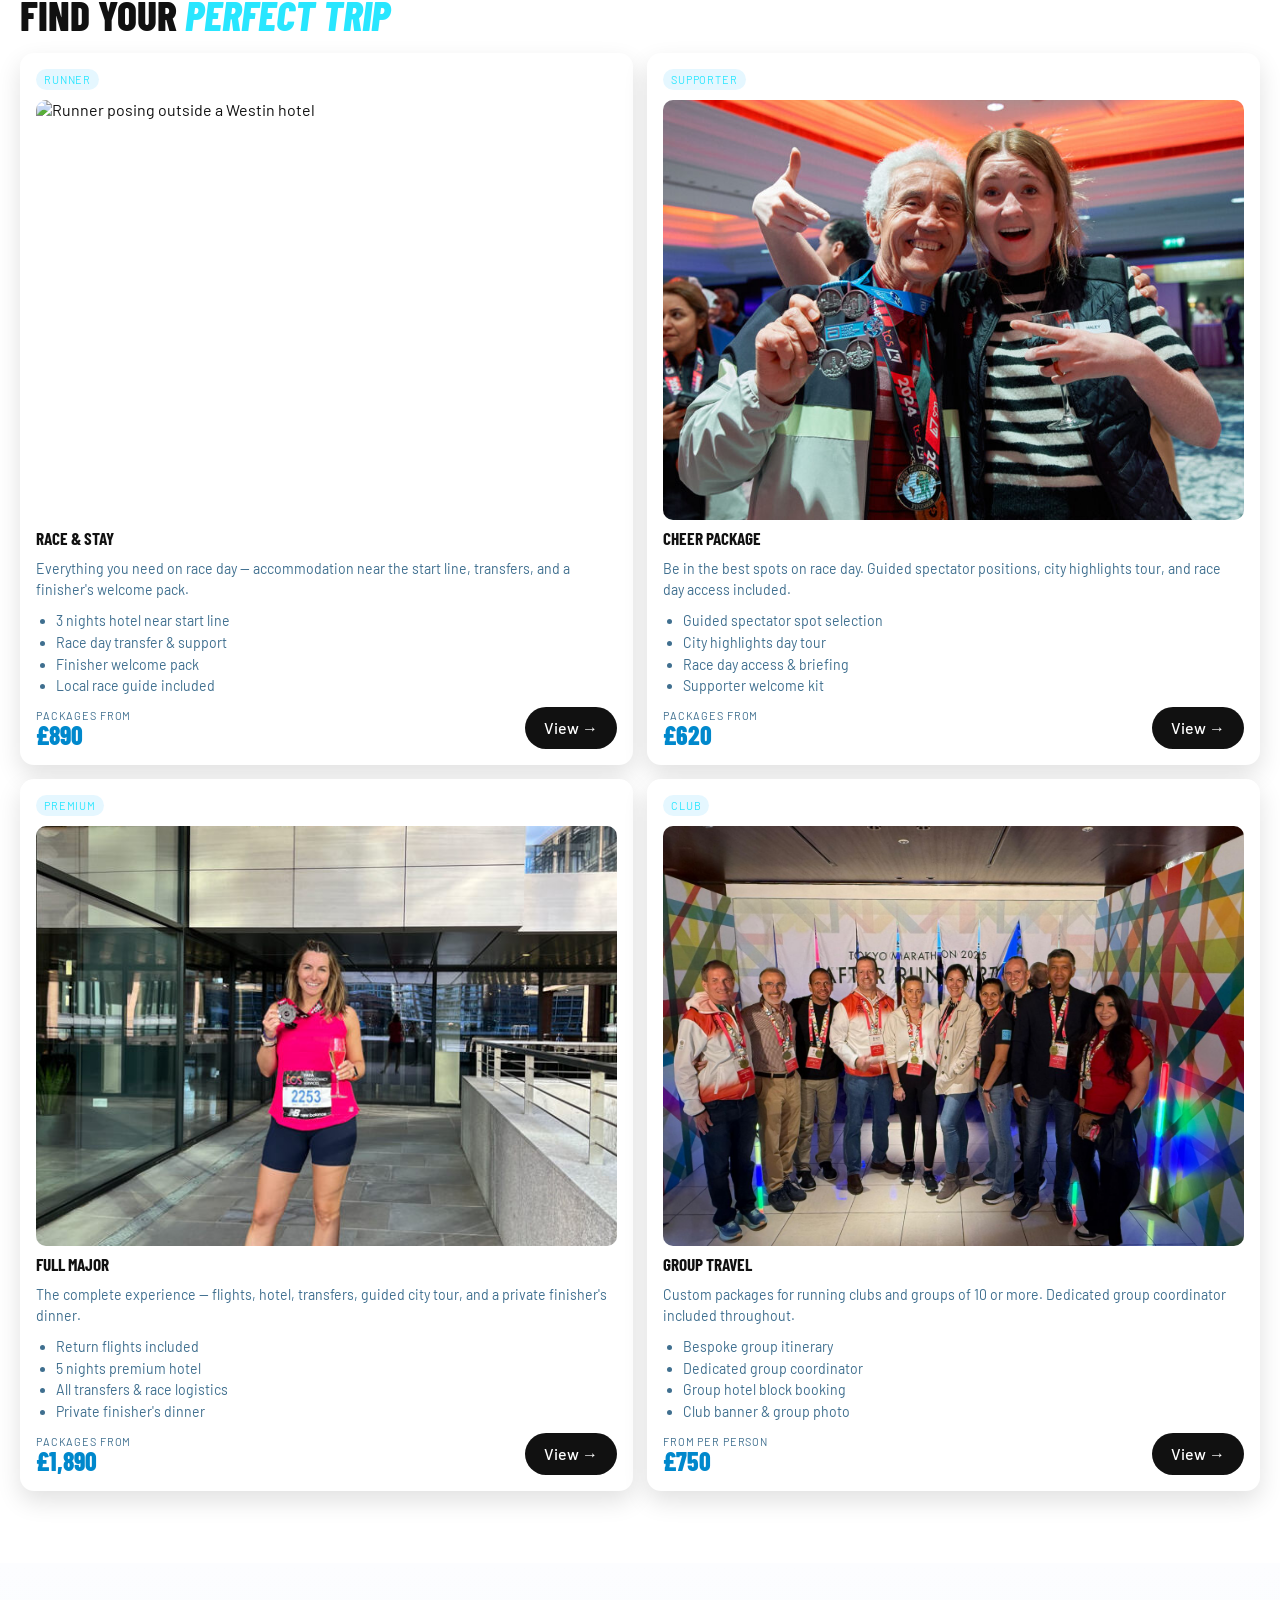
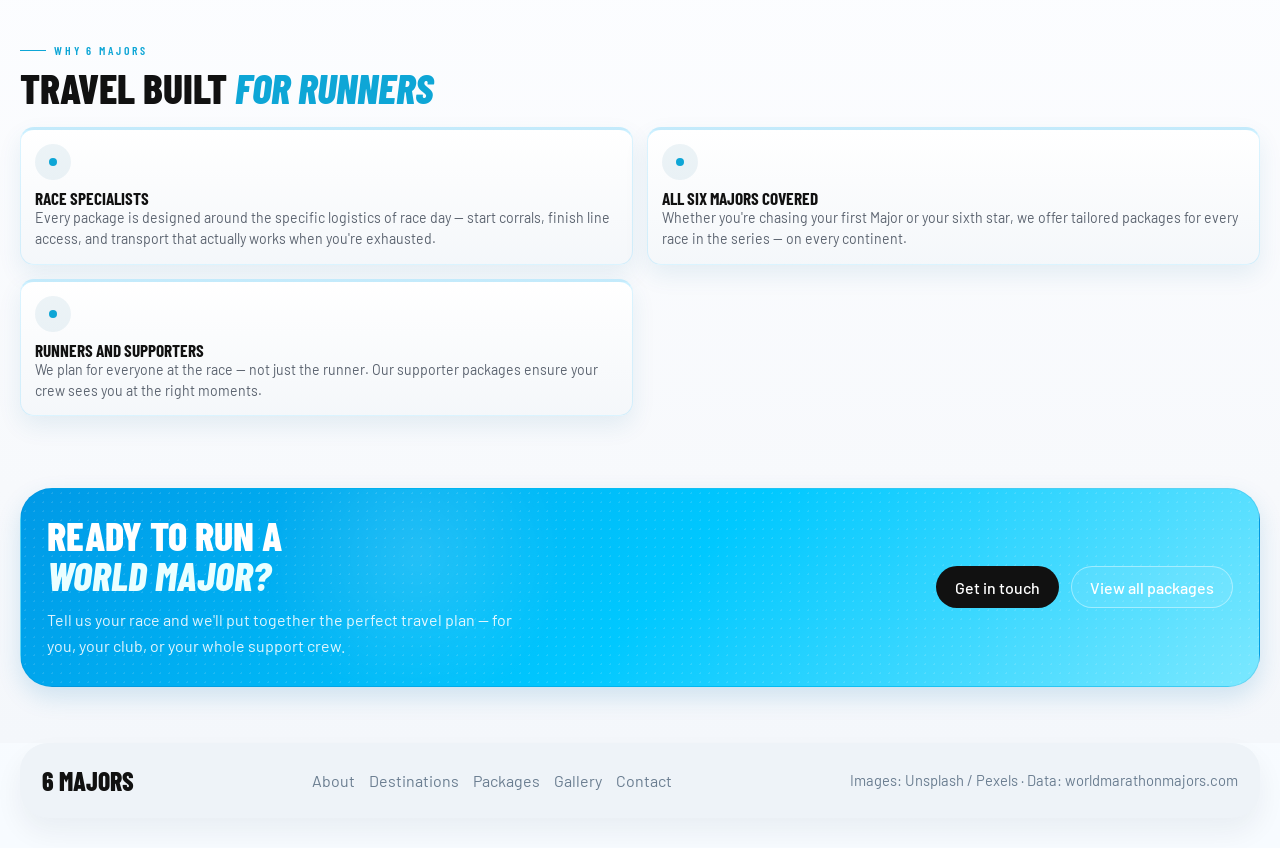
==== commit 82c2dd10: "Update index.html" ====
--- a/index.html
+++ b/index.html
@@ -138,7 +138,7 @@
       <div class="pkg-grid">
         <article class="pkg-card">
           <span class="pkg-tag">Runner</span>
-          <img src="IMG_1815.JPG" alt="Runner posing outside a Westin hotel" class="pkg-image" width="560" height="420" />
+          <img src="IMG_1815(1).JPG" alt="Runner posing outside a Westin hotel" class="pkg-image" width="560" height="420" />
 
           <div class="pkg-name">Race &amp; Stay</div>
           <p class="pkg-desc">Everything you need on race day &mdash; accommodation near the start line, transfers, and
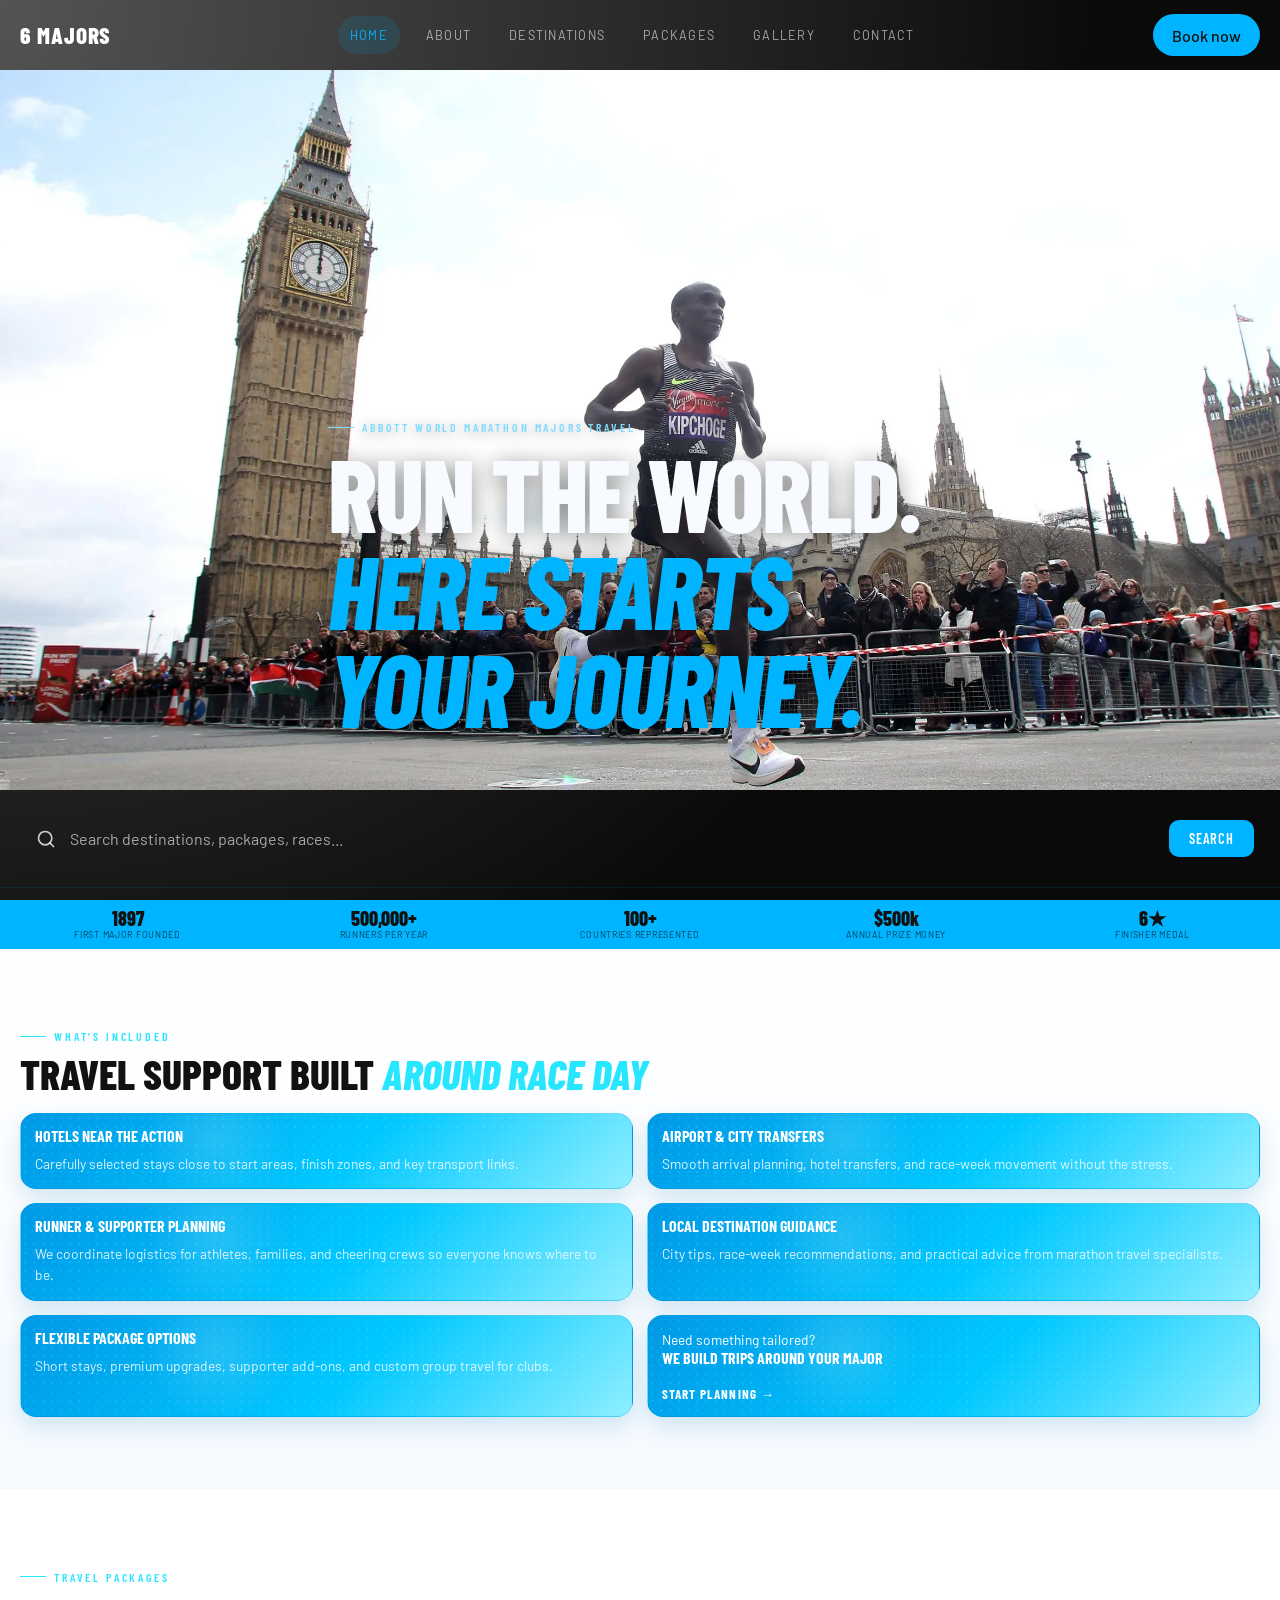
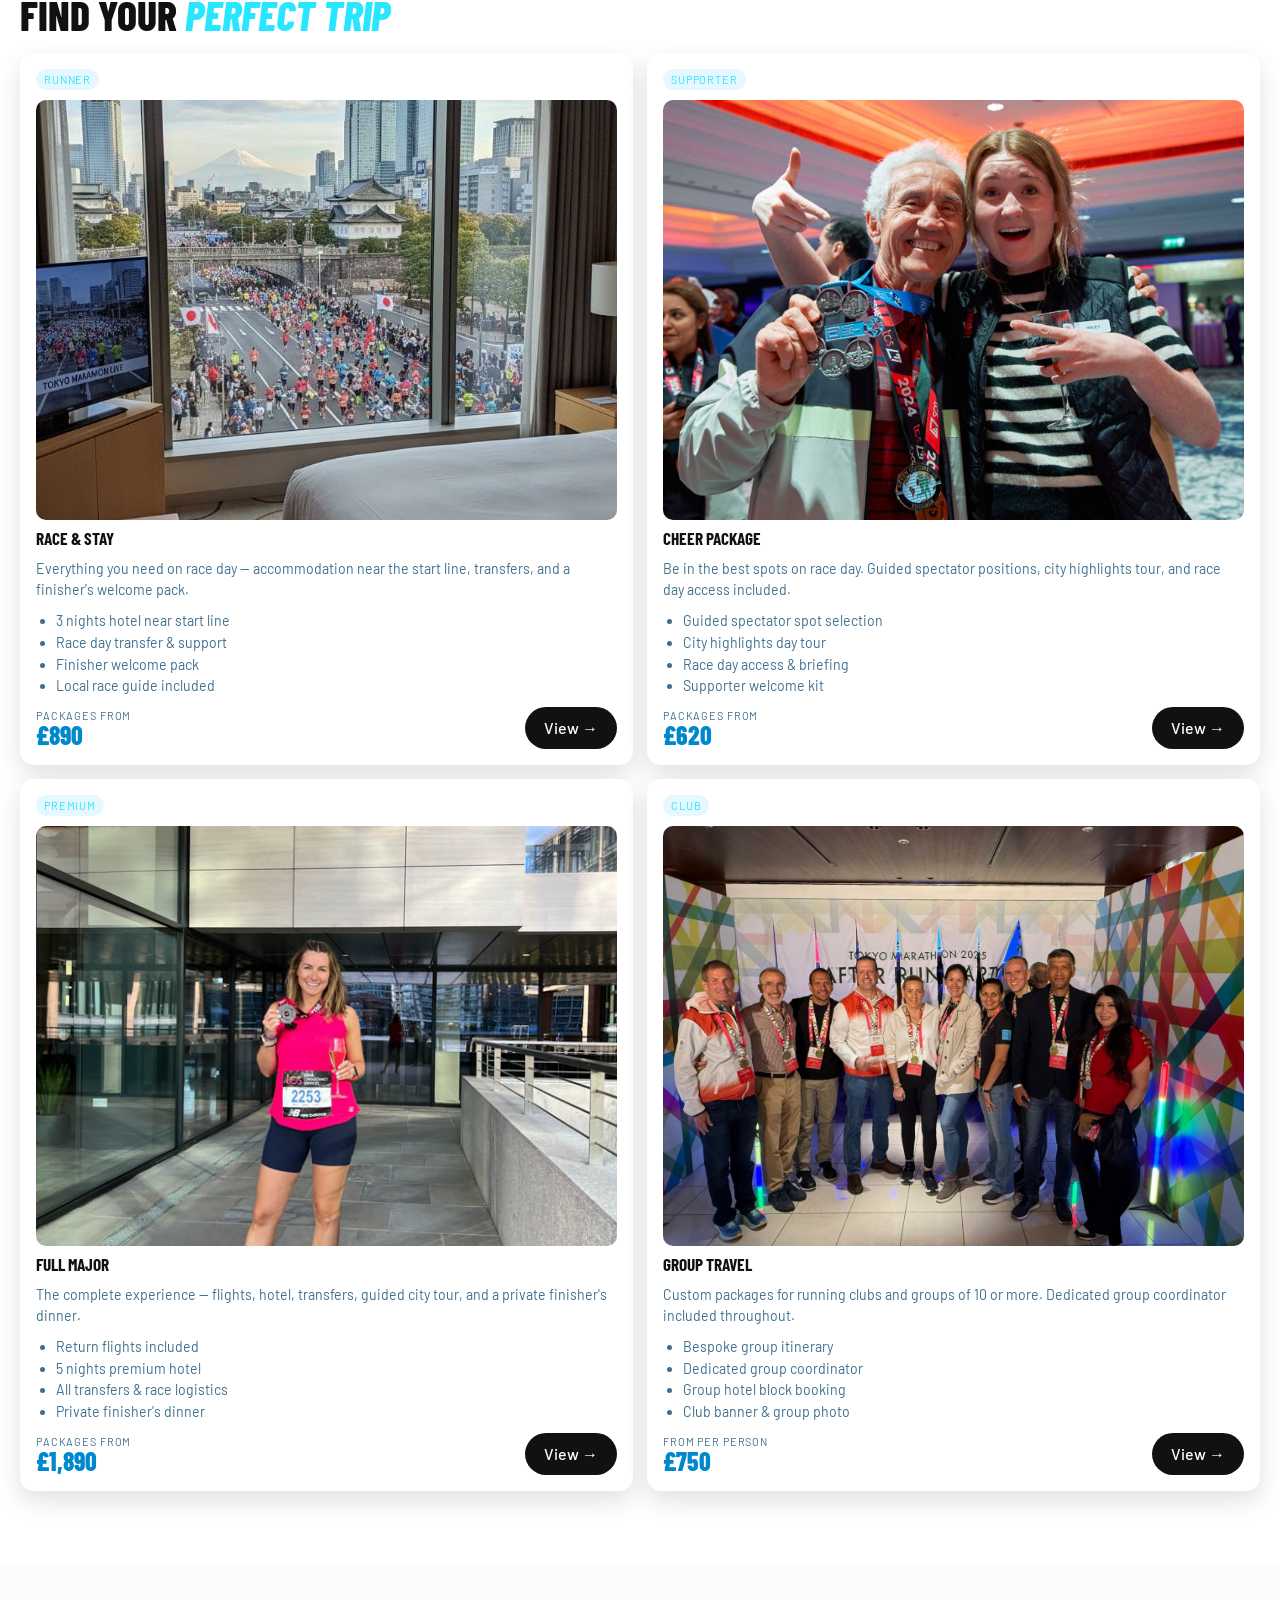
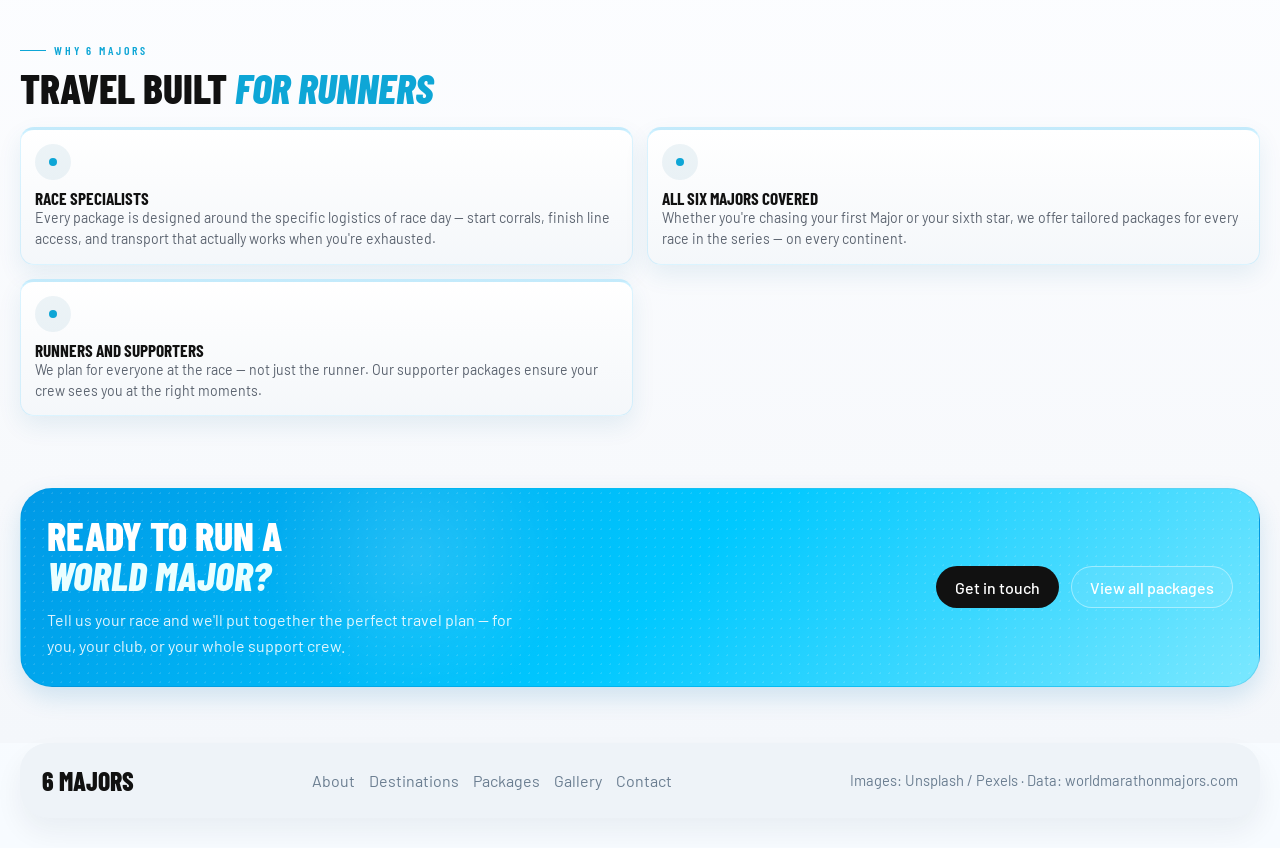
==== commit 373f953e: "Update index.html" ====
--- a/index.html
+++ b/index.html
@@ -138,7 +138,7 @@
       <div class="pkg-grid">
         <article class="pkg-card">
           <span class="pkg-tag">Runner</span>
-          <img src="IMG_1815(1).JPG" alt="Runner posing outside a Westin hotel" class="pkg-image" width="560" height="420" />
+          <img src="IMG_1815.jpg" alt="Runner posing outside a Westin hotel" class="pkg-image" width="560" height="420" />
 
           <div class="pkg-name">Race &amp; Stay</div>
           <p class="pkg-desc">Everything you need on race day &mdash; accommodation near the start line, transfers, and
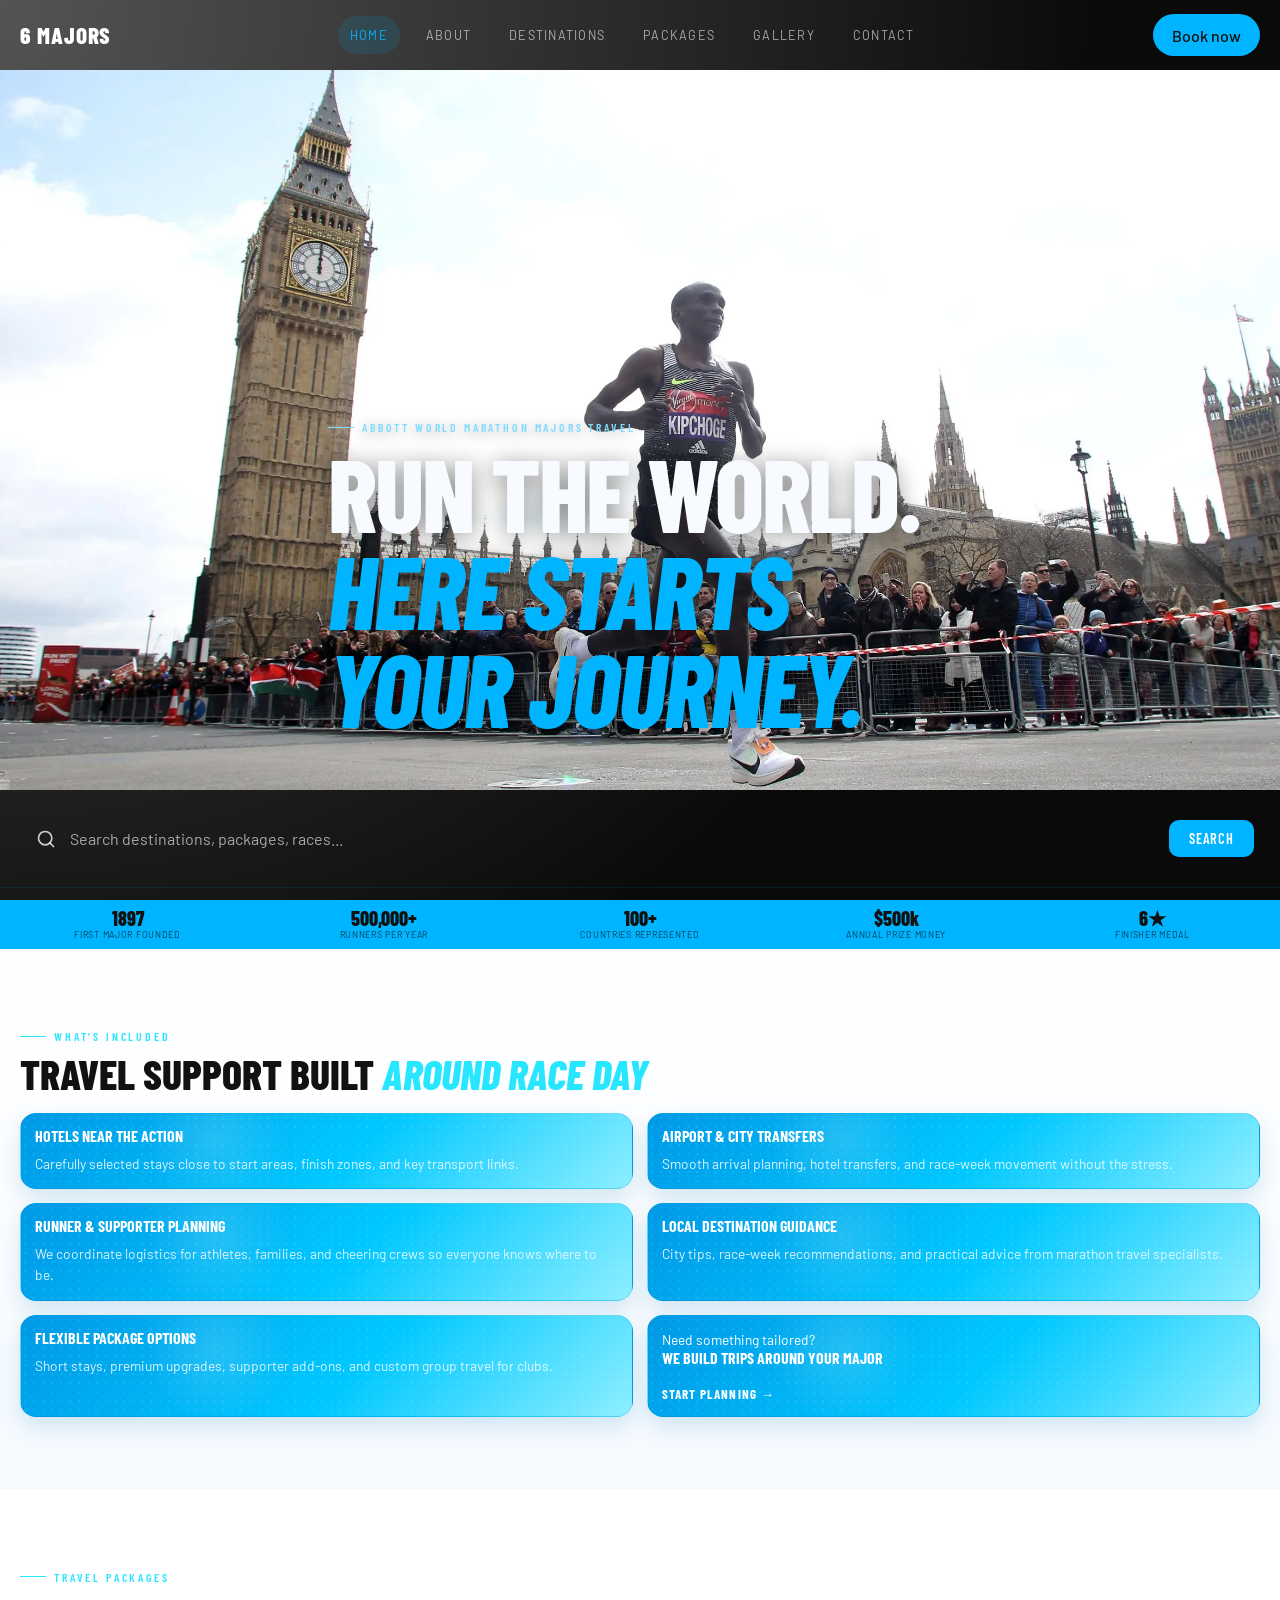
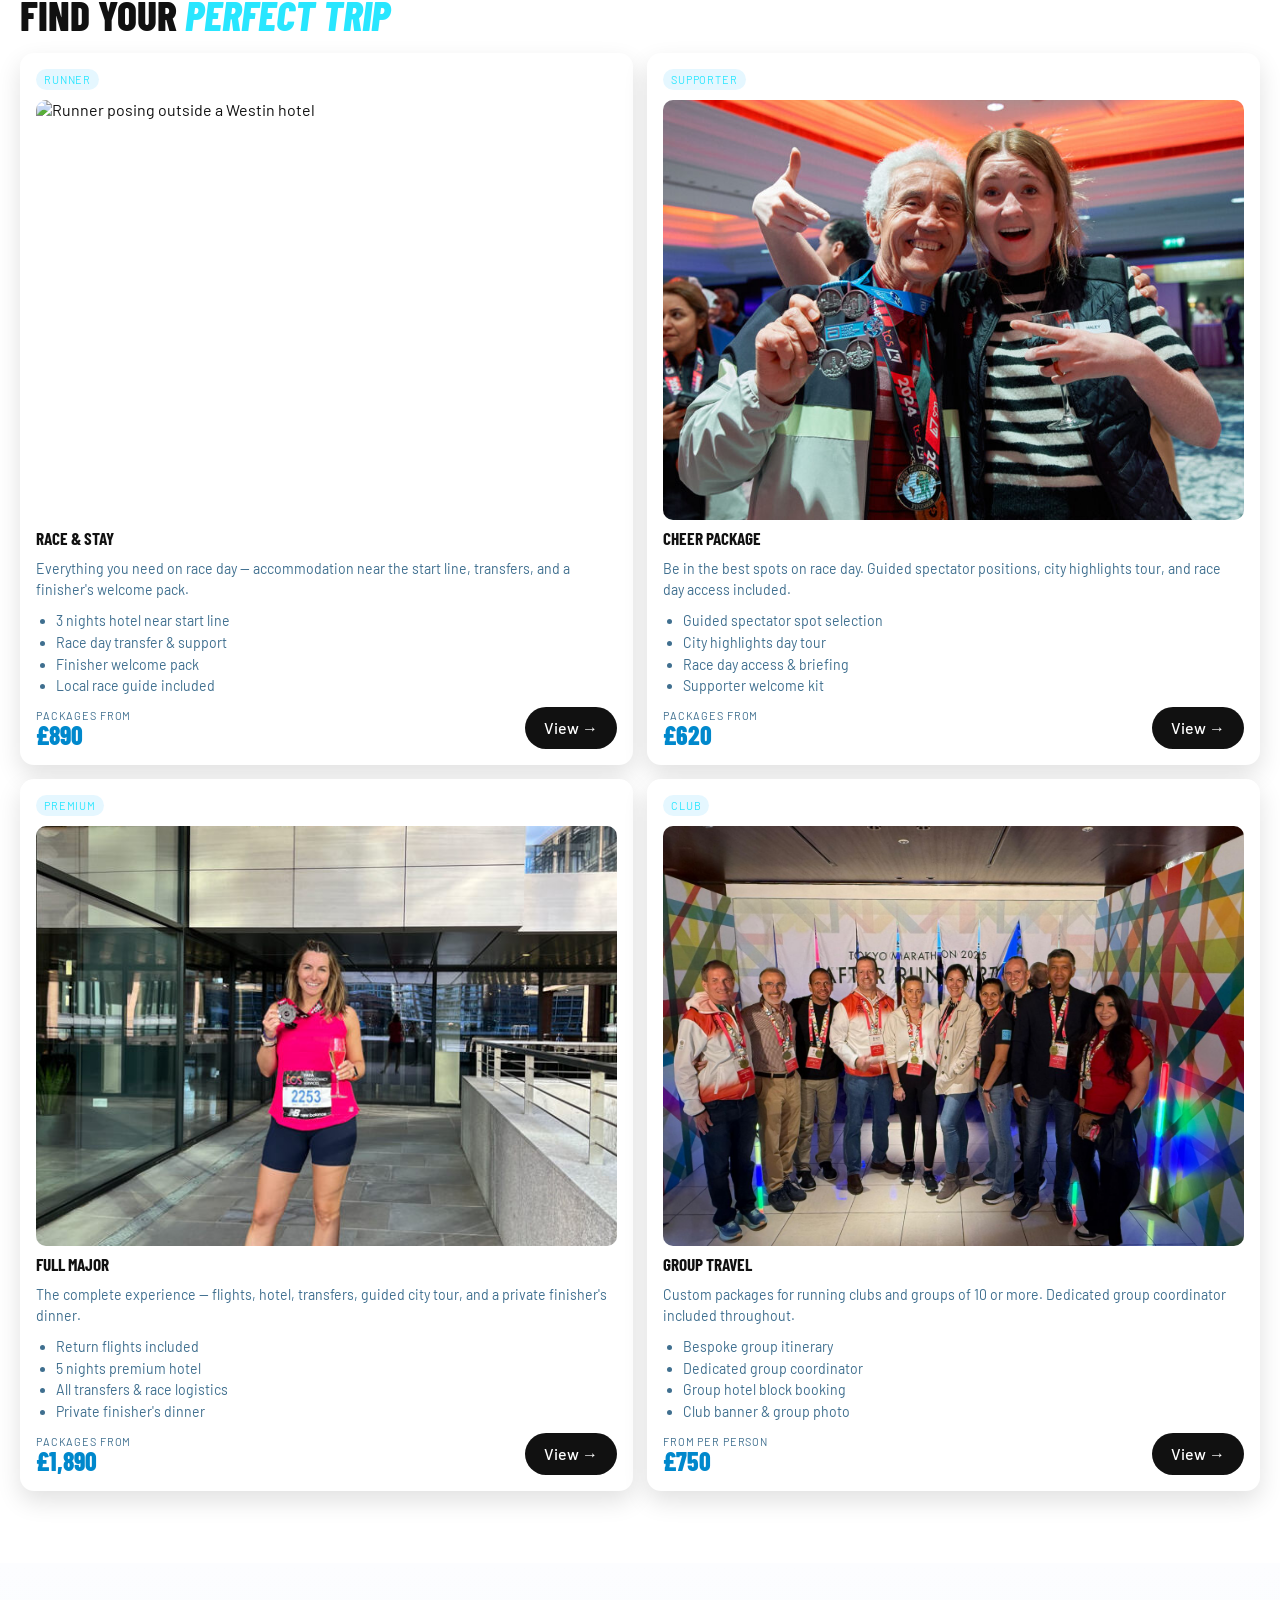
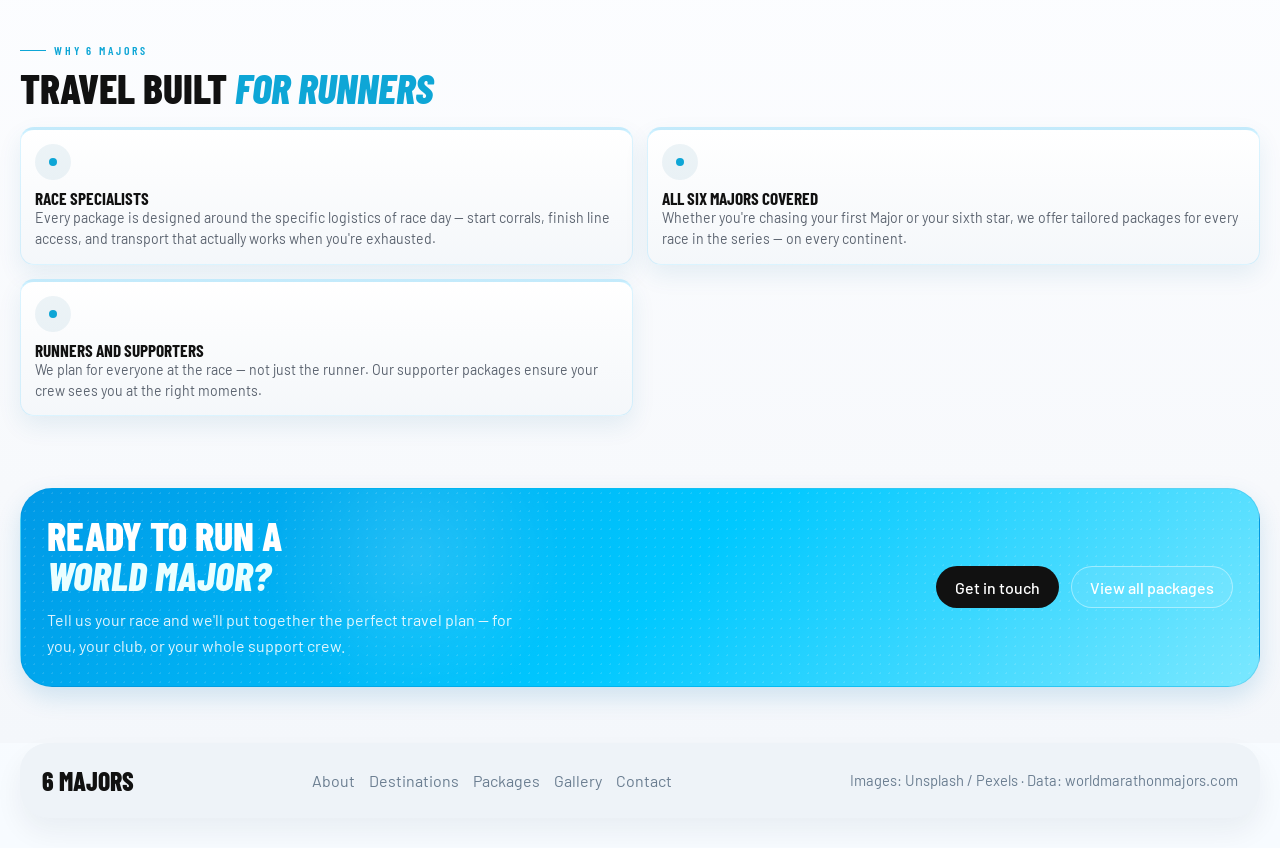
==== commit 2282d83c: "Update index.html" ====
--- a/index.html
+++ b/index.html
@@ -138,7 +138,8 @@
       <div class="pkg-grid">
         <article class="pkg-card">
           <span class="pkg-tag">Runner</span>
-          <img src="IMG_1815.jpg" alt="Runner posing outside a Westin hotel" class="pkg-image" width="560" height="420" />
+          <img src="IMG_1815.JPG" alt="Runner posing outside a Westin hotel" class="pkg-image" width="560" height="420" />
+
 
           <div class="pkg-name">Race &amp; Stay</div>
           <p class="pkg-desc">Everything you need on race day &mdash; accommodation near the start line, transfers, and
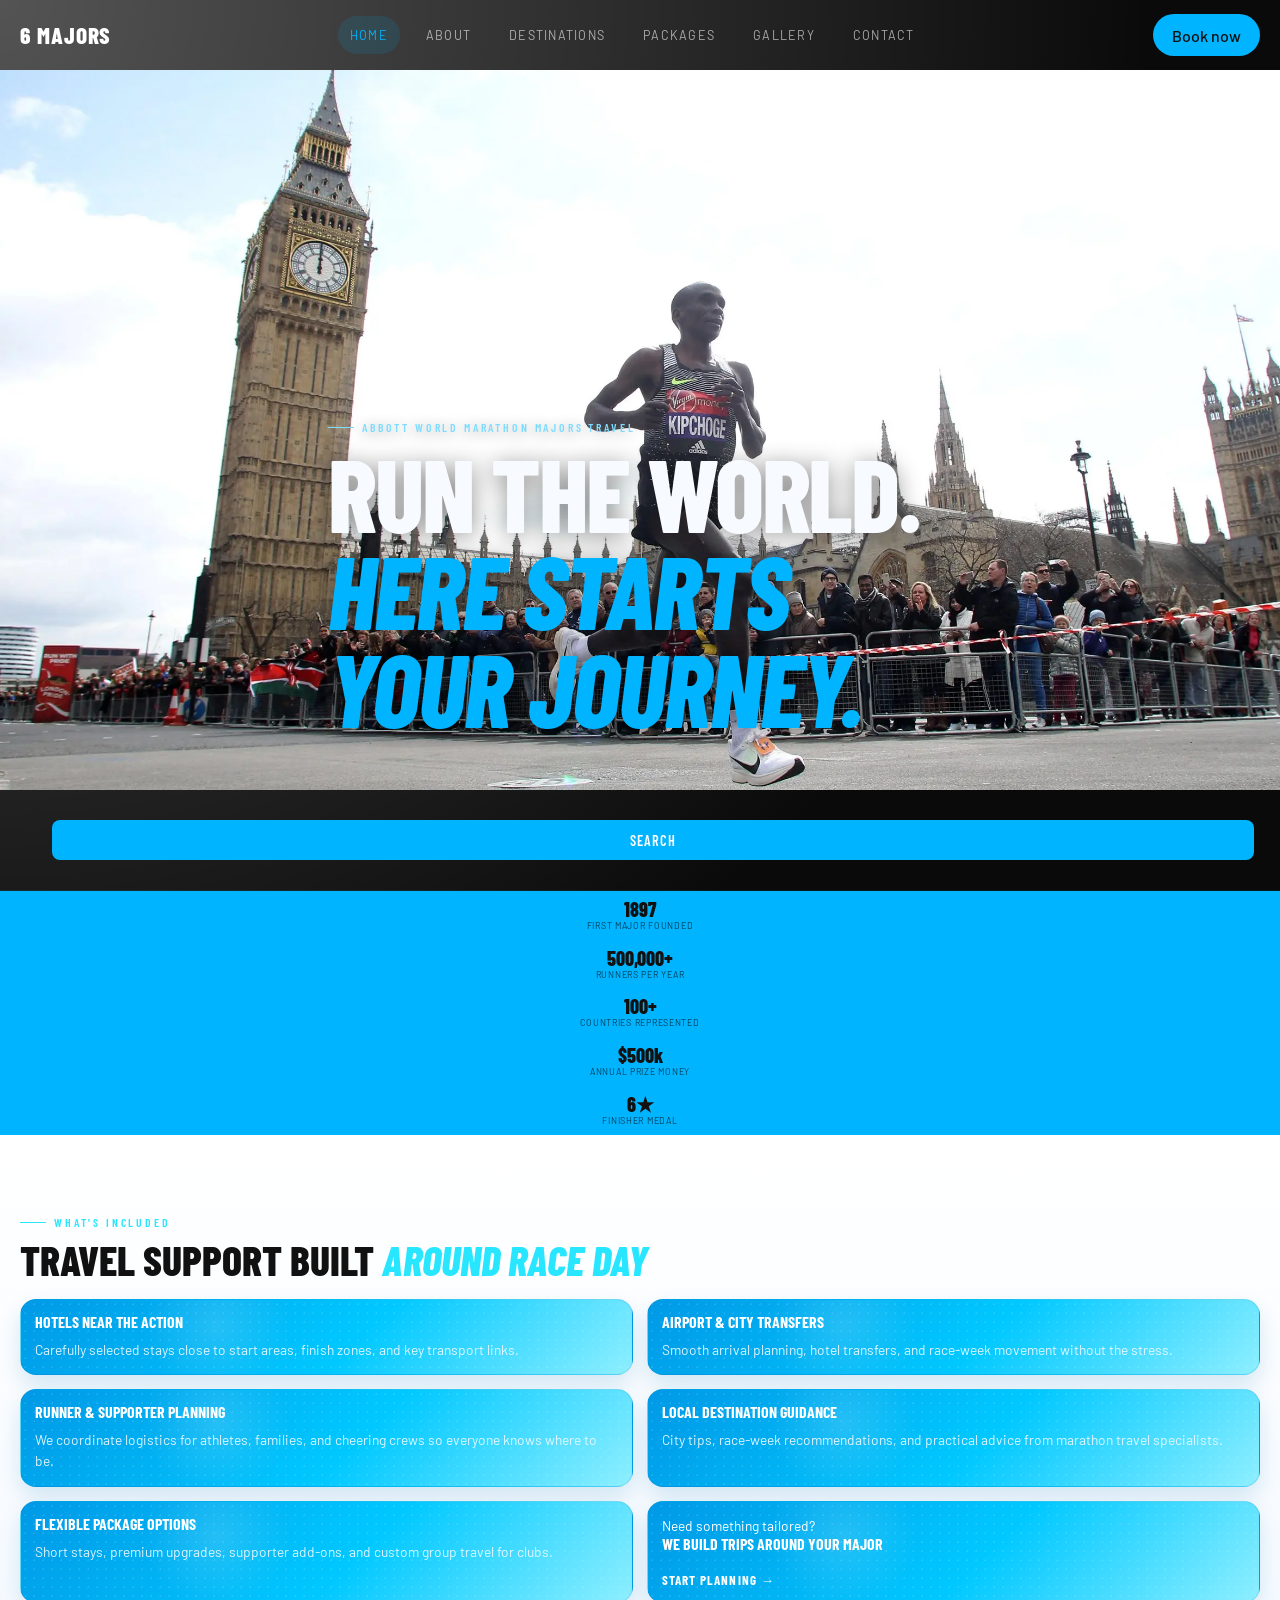
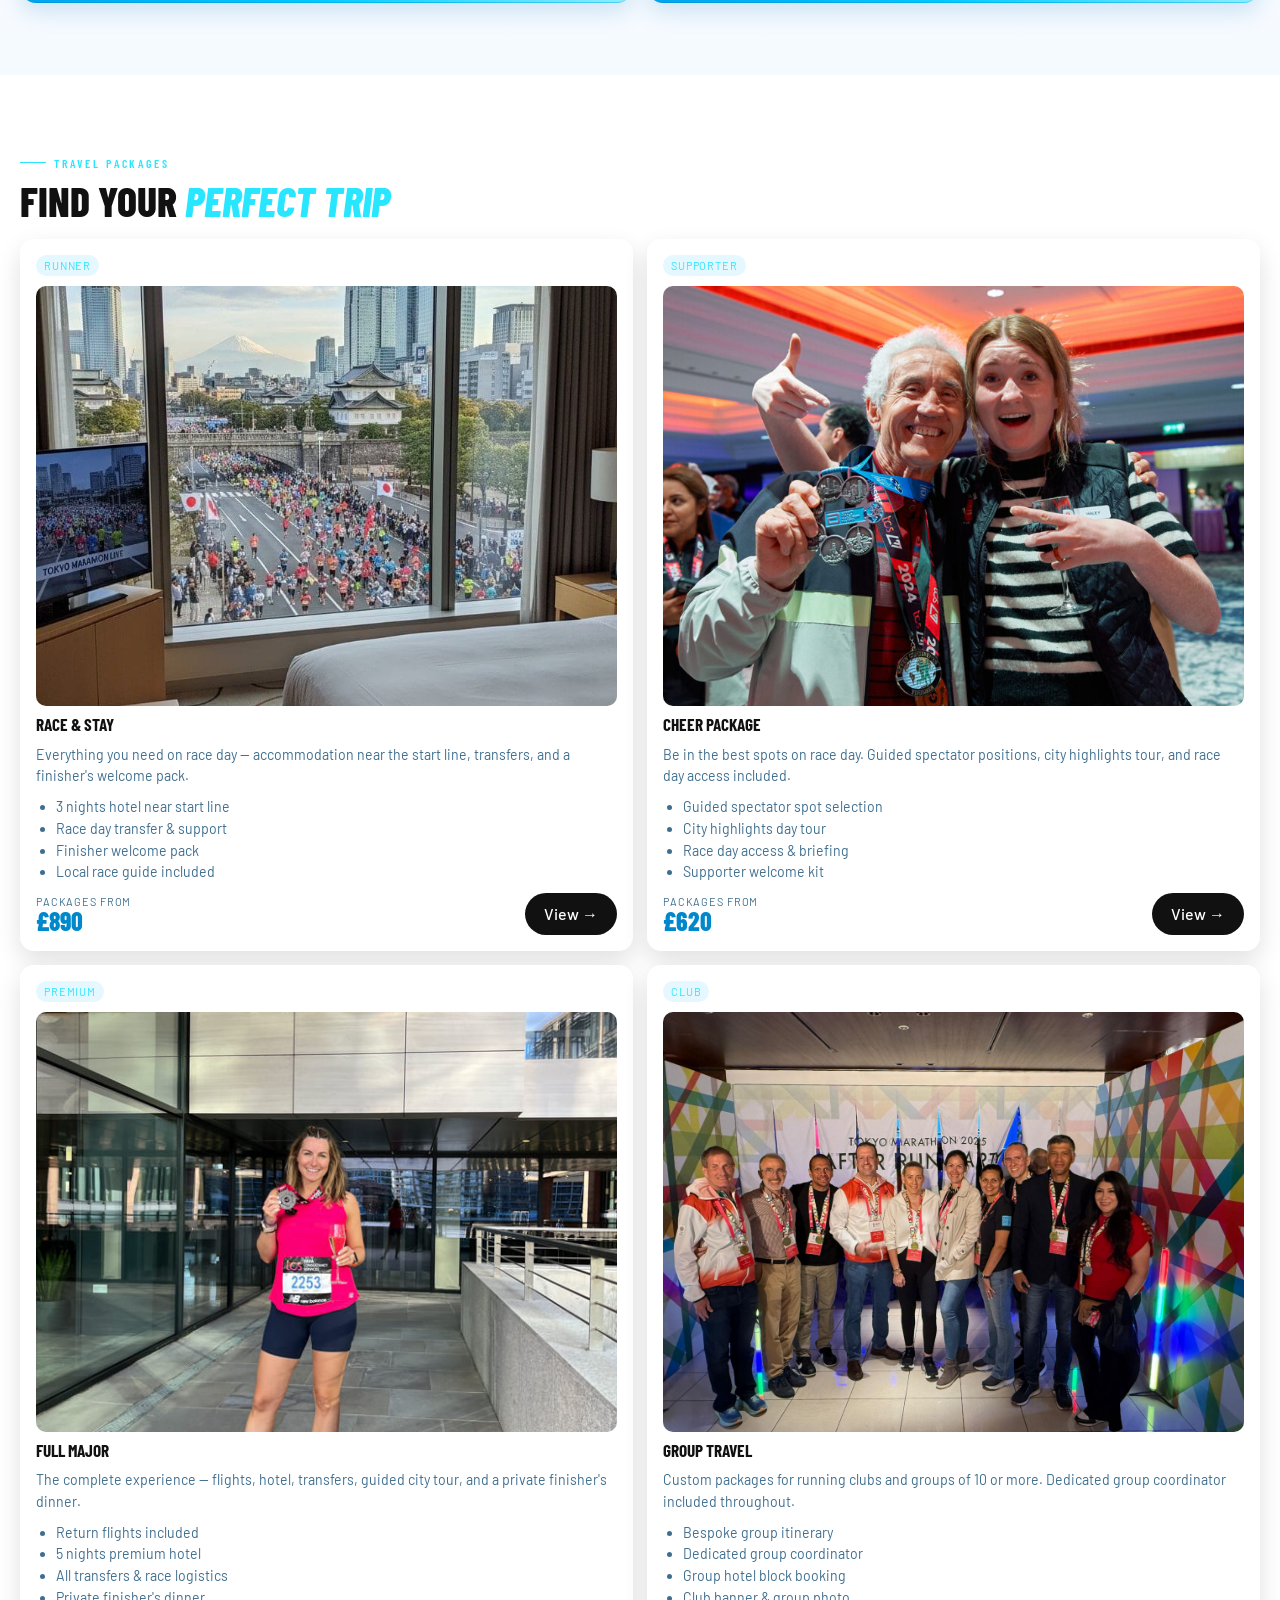
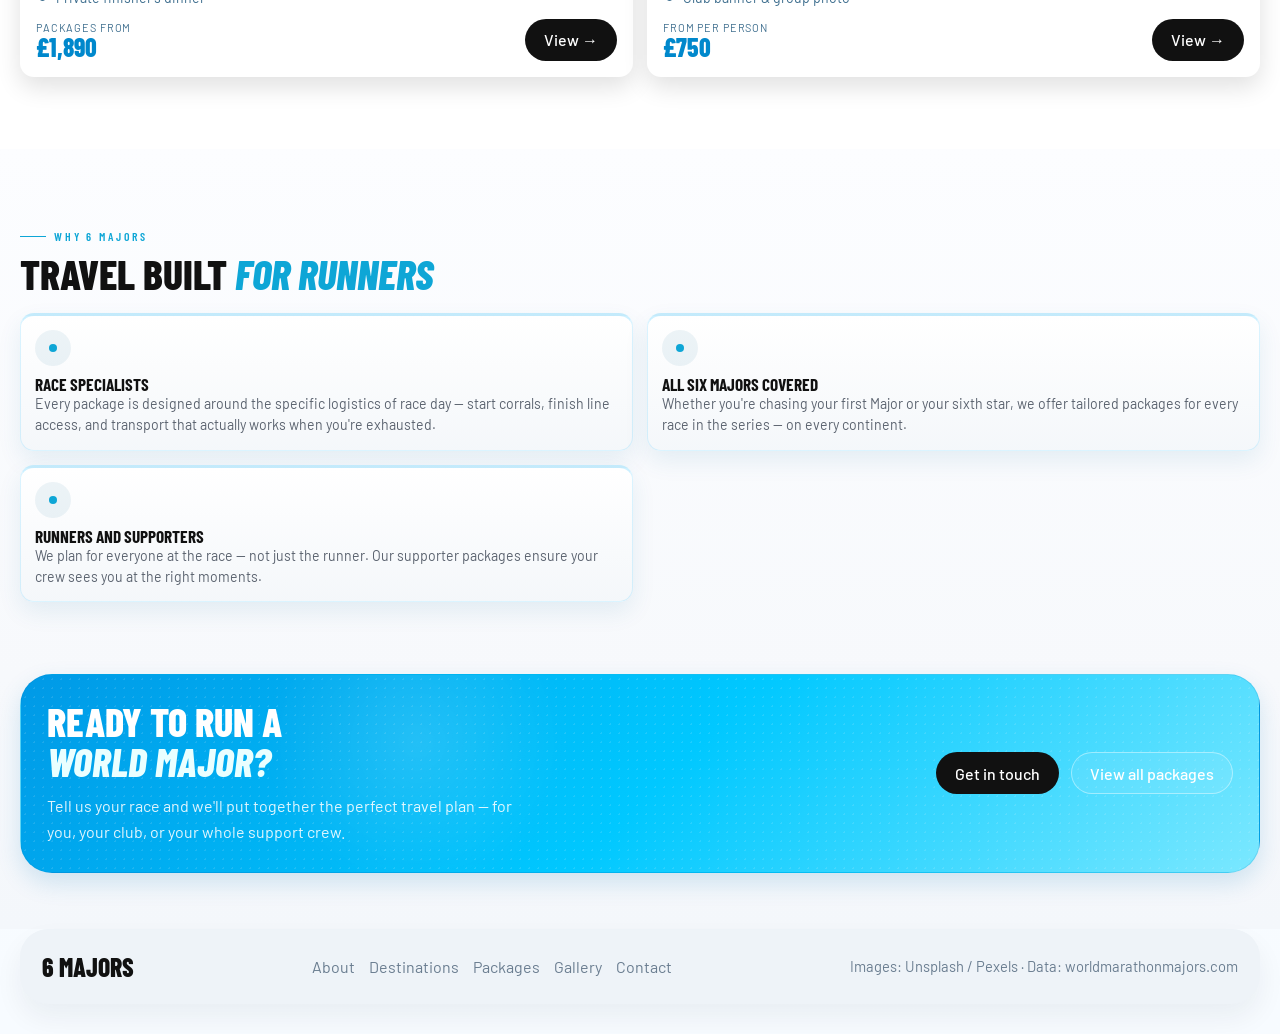
==== commit af3abdb7: "Update index.html" ====
--- a/index.html
+++ b/index.html
@@ -138,7 +138,7 @@
       <div class="pkg-grid">
         <article class="pkg-card">
           <span class="pkg-tag">Runner</span>
-          <img src="IMG_1815.JPG" alt="Runner posing outside a Westin hotel" class="pkg-image" width="560" height="420" />
+          <img src="IMG_1815.jpg" alt="Runner posing outside a Westin hotel" class="pkg-image" width="560" height="420" />
 
 
           <div class="pkg-name">Race &amp; Stay</div>
--- a/style-nuevo.css
+++ b/style-nuevo.css
@@ -499,16 +499,17 @@
     flex-wrap: wrap;
     padding: 10px;
     gap: 8px;
+    background: #111;
+    border: 1px solid rgba(255, 255, 255, 0.08);
+    border-radius: 12px;
   }
 
   .search-input {
     width: 100%;
     order: 1;
     background: #fff;
-    border-radius: 8px;
-    padding: 10px 12px;
-    min-height: 40px;
-  }
+  }
+}
 
   .search-icon {
     display: none;
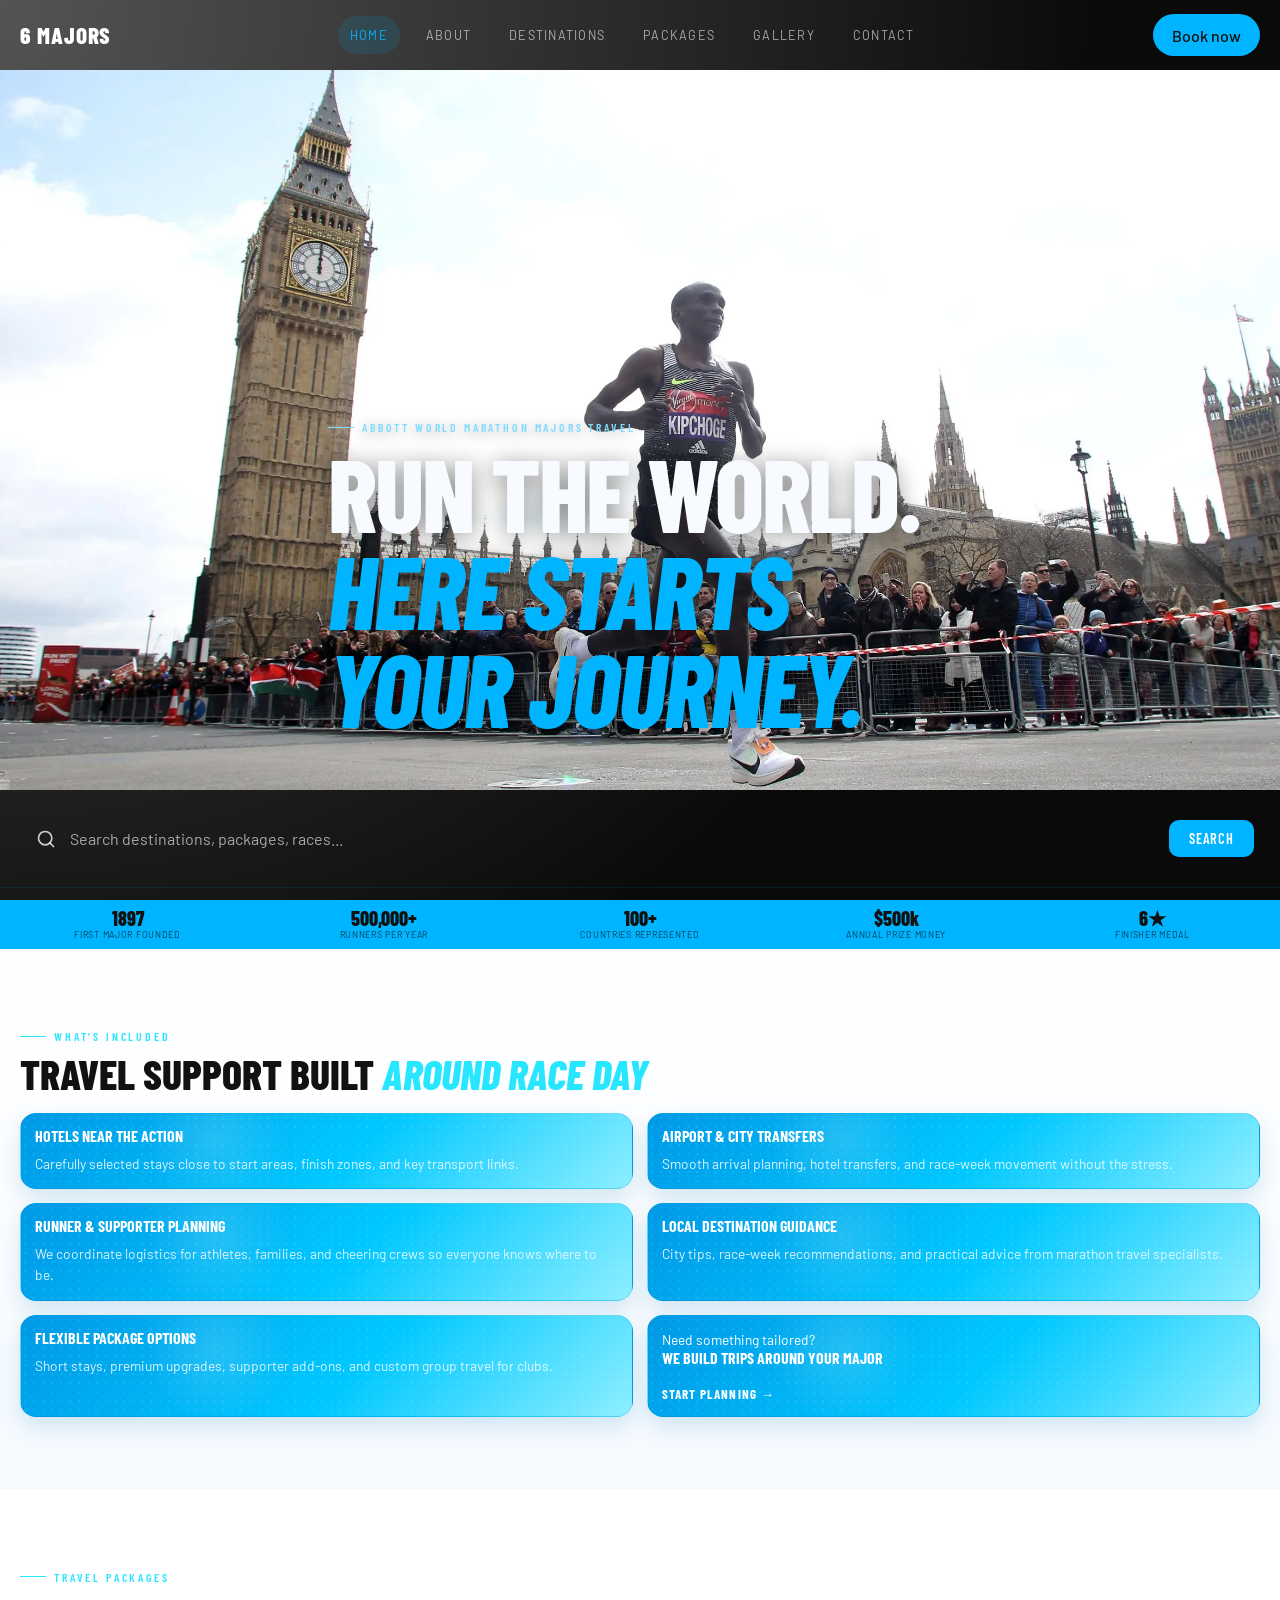
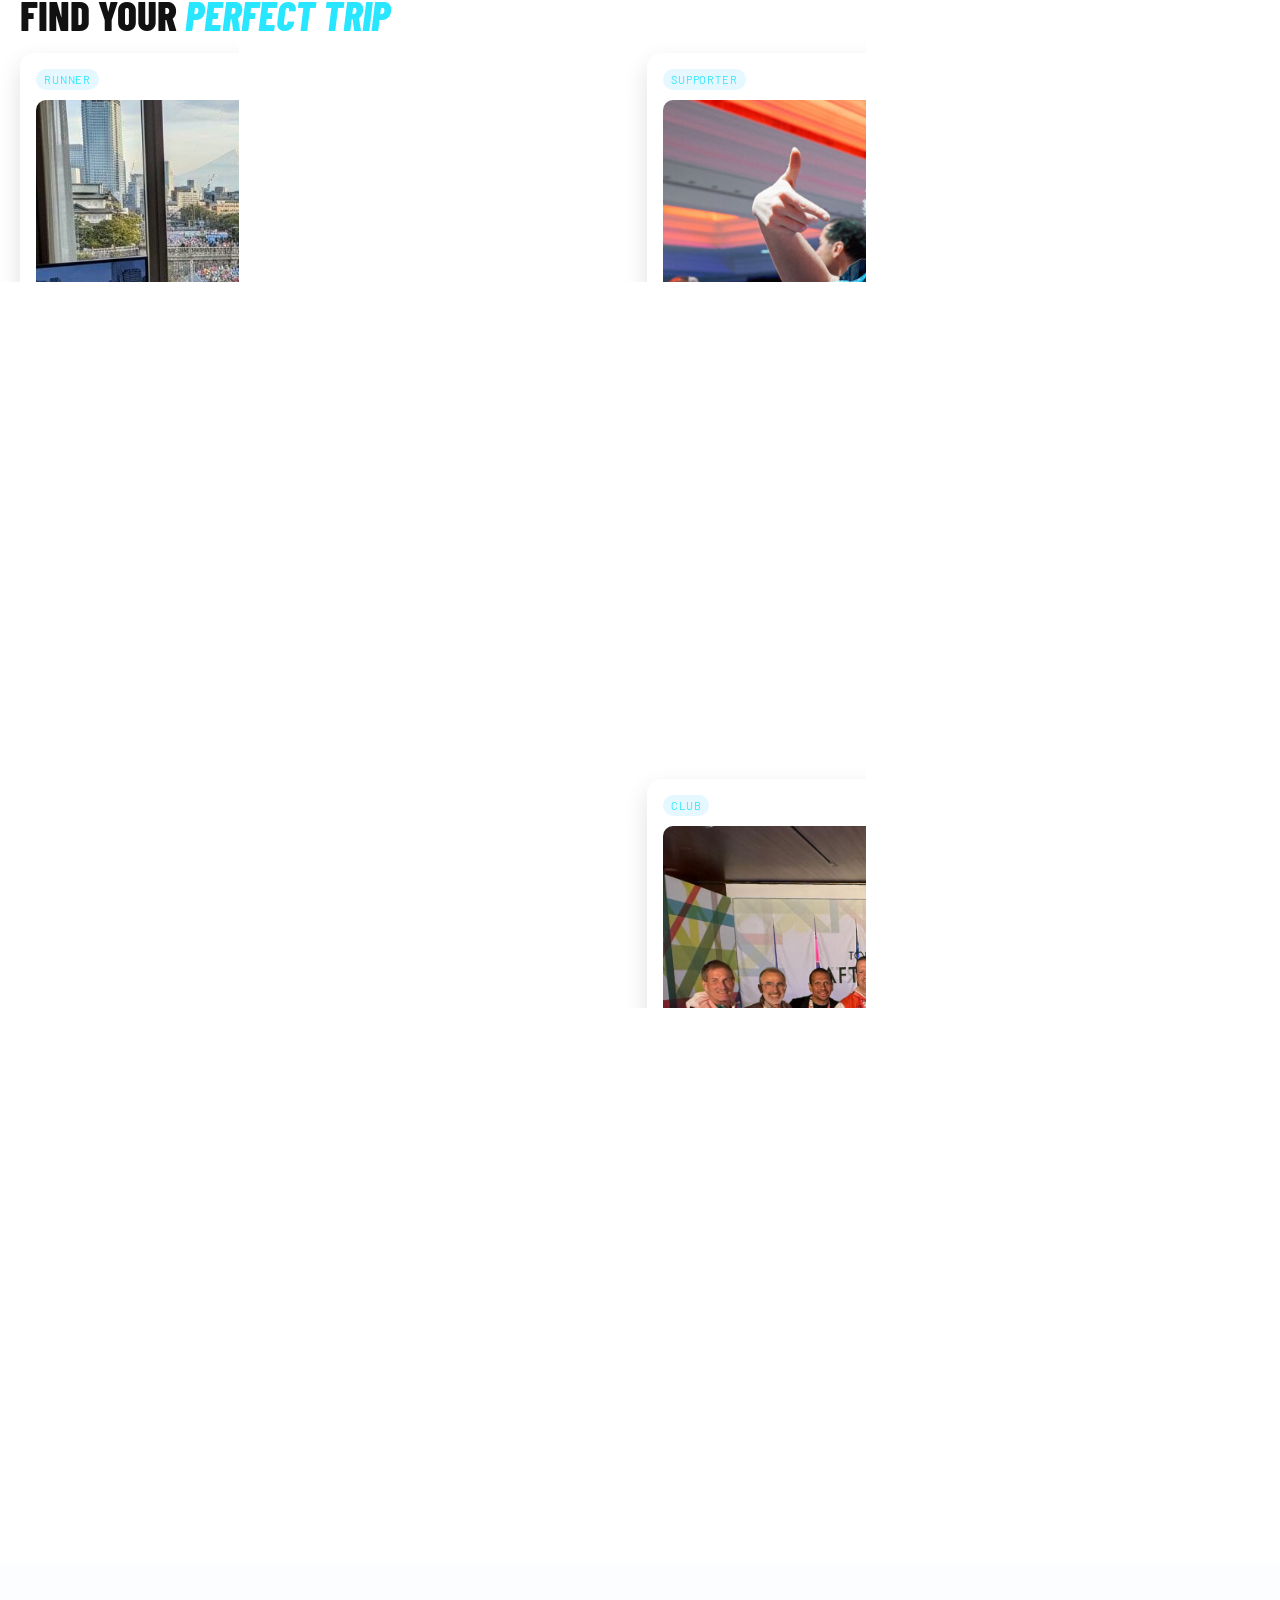
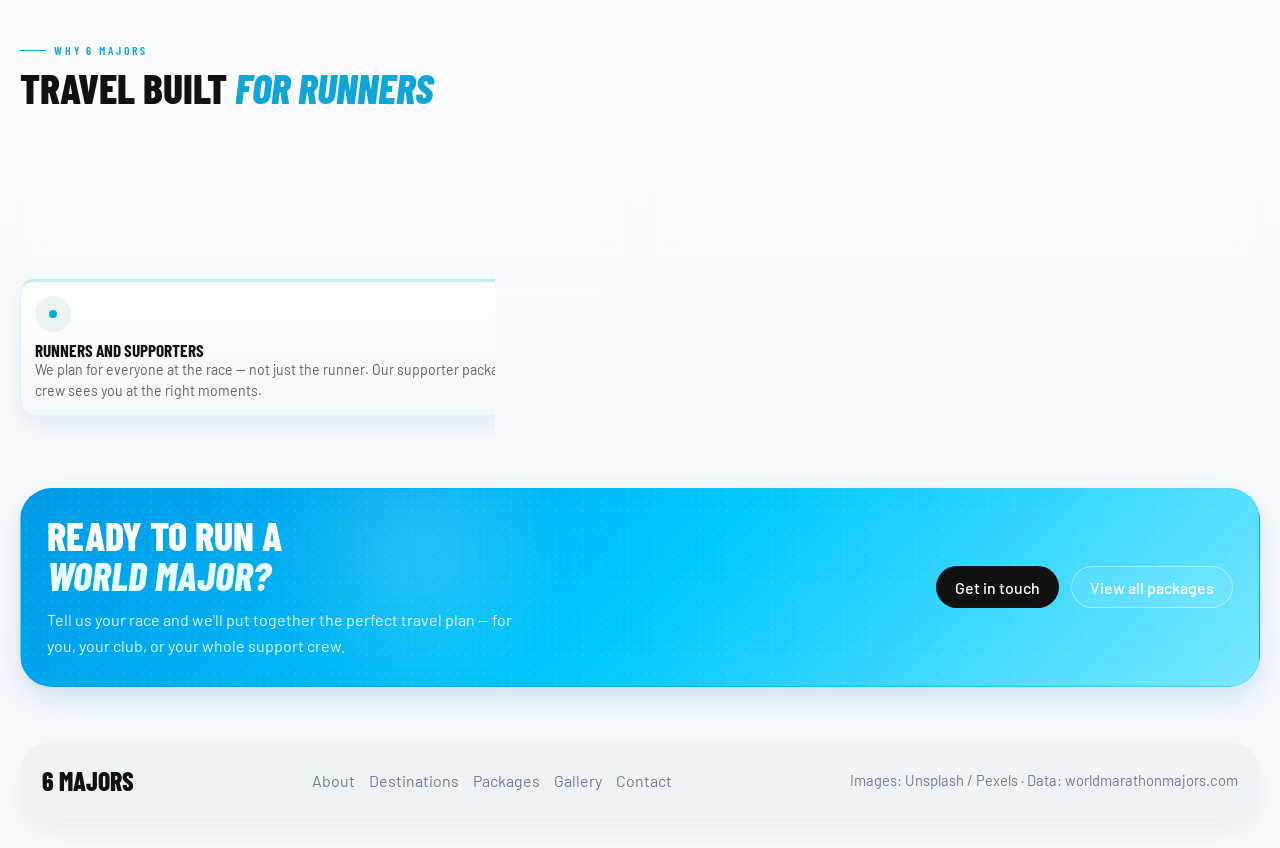
==== commit 11710772: "Update index.html" ====
--- a/index.html
+++ b/index.html
@@ -52,7 +52,7 @@
 
   <section class="search-section">
     <div class="search-container">
-      <form class="search-bar" role="search">
+      <form class="search-bar" role="search" action="destinations.html#destinations">
         <svg class="search-icon" aria-hidden="true" xmlns="http://www.w3.org/2000/svg" viewBox="0 0 24 24" fill="none"
           stroke="currentColor" stroke-width="2" stroke-linecap="round" stroke-linejoin="round">
           <circle cx="11" cy="11" r="8"></circle>
--- a/style-nuevo.css
+++ b/style-nuevo.css
@@ -499,8 +499,8 @@
     flex-wrap: wrap;
     padding: 10px;
     gap: 8px;
-    background: #111;
-    border: 1px solid rgba(255, 255, 255, 0.08);
+    background: #000;
+    border: 1px solid rgba(255, 255, 255, 0.15);
     border-radius: 12px;
   }
 
@@ -508,7 +508,13 @@
     width: 100%;
     order: 1;
     background: #fff;
-  }
+    color:#000;
+    border:1px solid #ccc;
+    border-radius:8px;
+    padding:8px 12px;
+  }
+  .search-input::placeholder{
+    color:#888;
 }
 
   .search-icon {
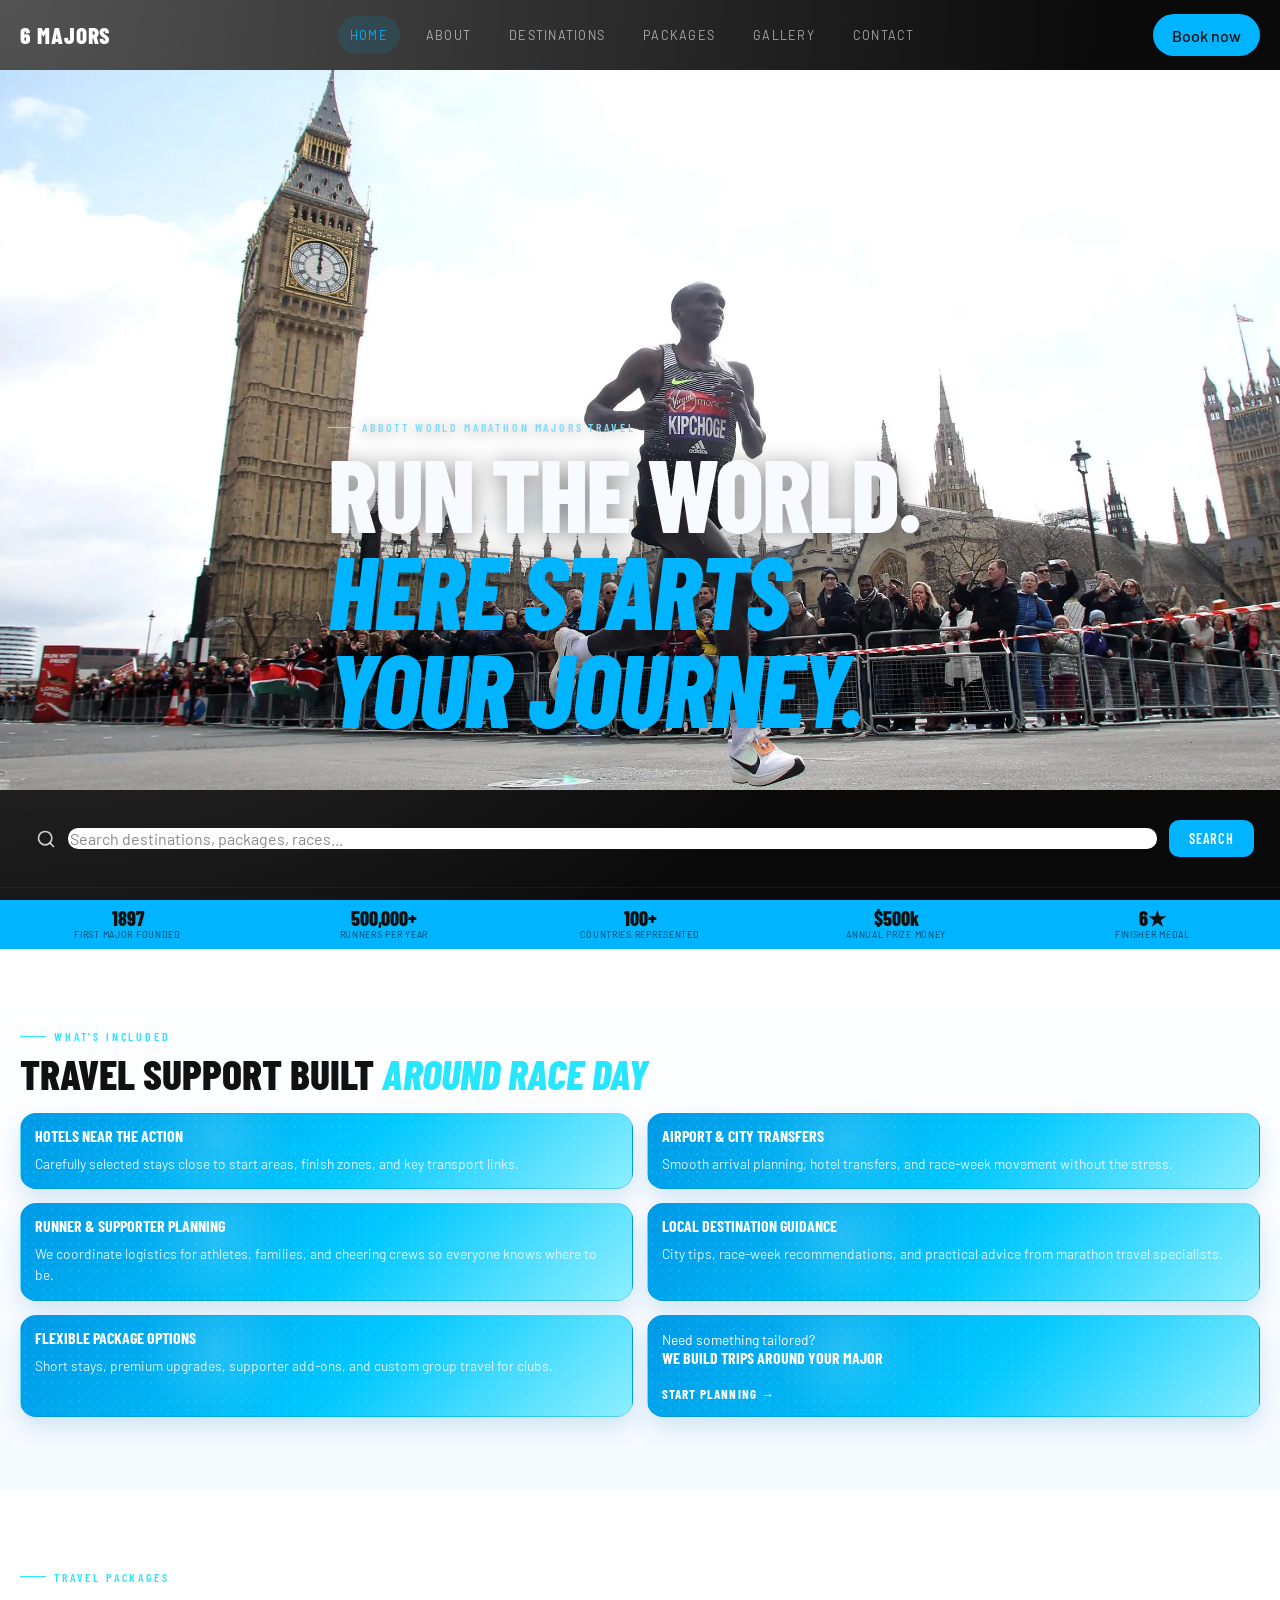
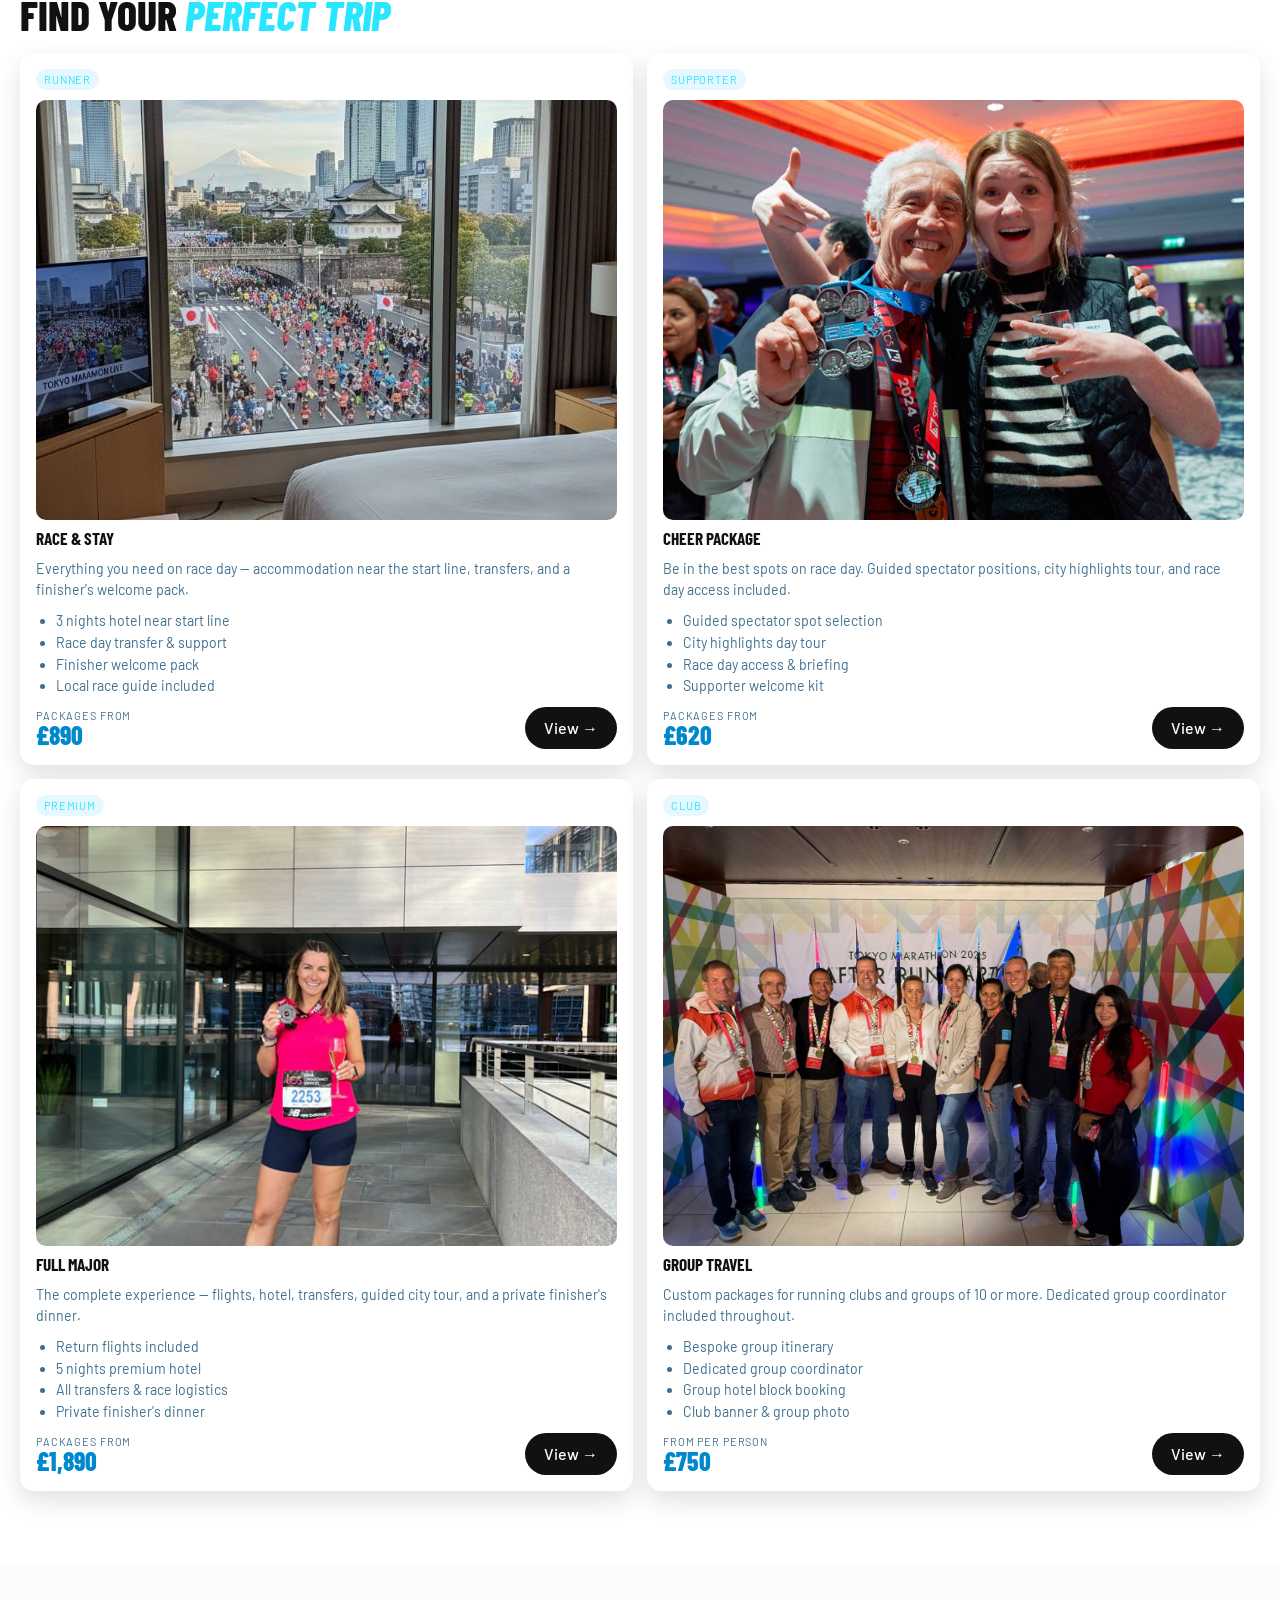
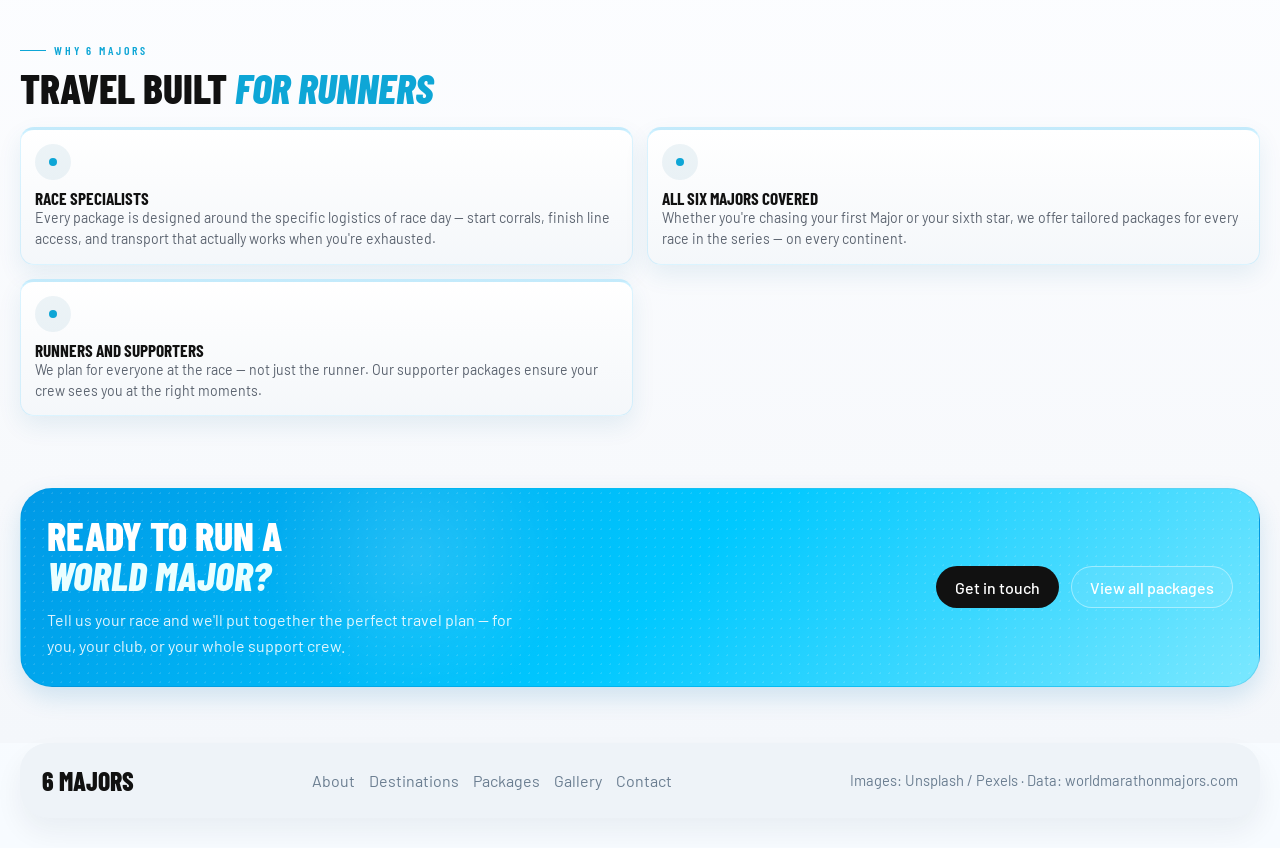
==== commit 60cfbd0a: "Update index.html" ====
--- a/index.html
+++ b/index.html
@@ -17,7 +17,7 @@
   <nav>
     <a href="index.html" class="nav-logo">6 Majors</a>
     <input type="checkbox" id="nav-toggle" class="nav-toggle-input" />
-    <label for="nav-toggle" class="nav-hamburger" aria-label="Open menu">
+    <label for="nav-toggle" class="nav-hamburger">
       <span></span><span></span><span></span>
     </label>
     <ul class="nav-links">
@@ -65,7 +65,7 @@
     </div>
   </section>
 
-  <div class="gold-strip" aria-label="Key facts">
+  <div class="gold-strip" role="region" aria-label="Key facts">
     <div class="strip-stat">
       <div class="strip-stat-num">1897</div>
       <div class="strip-stat-label">First Major founded</div>
--- a/style-nuevo.css
+++ b/style-nuevo.css
@@ -466,15 +466,17 @@
 .search-input {
   flex: 1;
   border: none;
-  background: transparent;
+  background: #fff;
   font-size: 1rem;
-  color: #fff;
+  color: #111;
   outline: none;
   min-width: 0;
+  min-height:10px;
+  border-radius:10px;
 }
 
 .search-input::placeholder {
-  color: rgba(255, 255, 255, 0.62);
+  color: rgba(17, 17, 17, 0.5);
 }
 
 .search-btn {
@@ -499,8 +501,8 @@
     flex-wrap: wrap;
     padding: 10px;
     gap: 8px;
-    background: #000;
-    border: 1px solid rgba(255, 255, 255, 0.15);
+    background: #111;
+    border: 1px solid rgba(255, 255, 255, 0.08);
     border-radius: 12px;
   }
 
